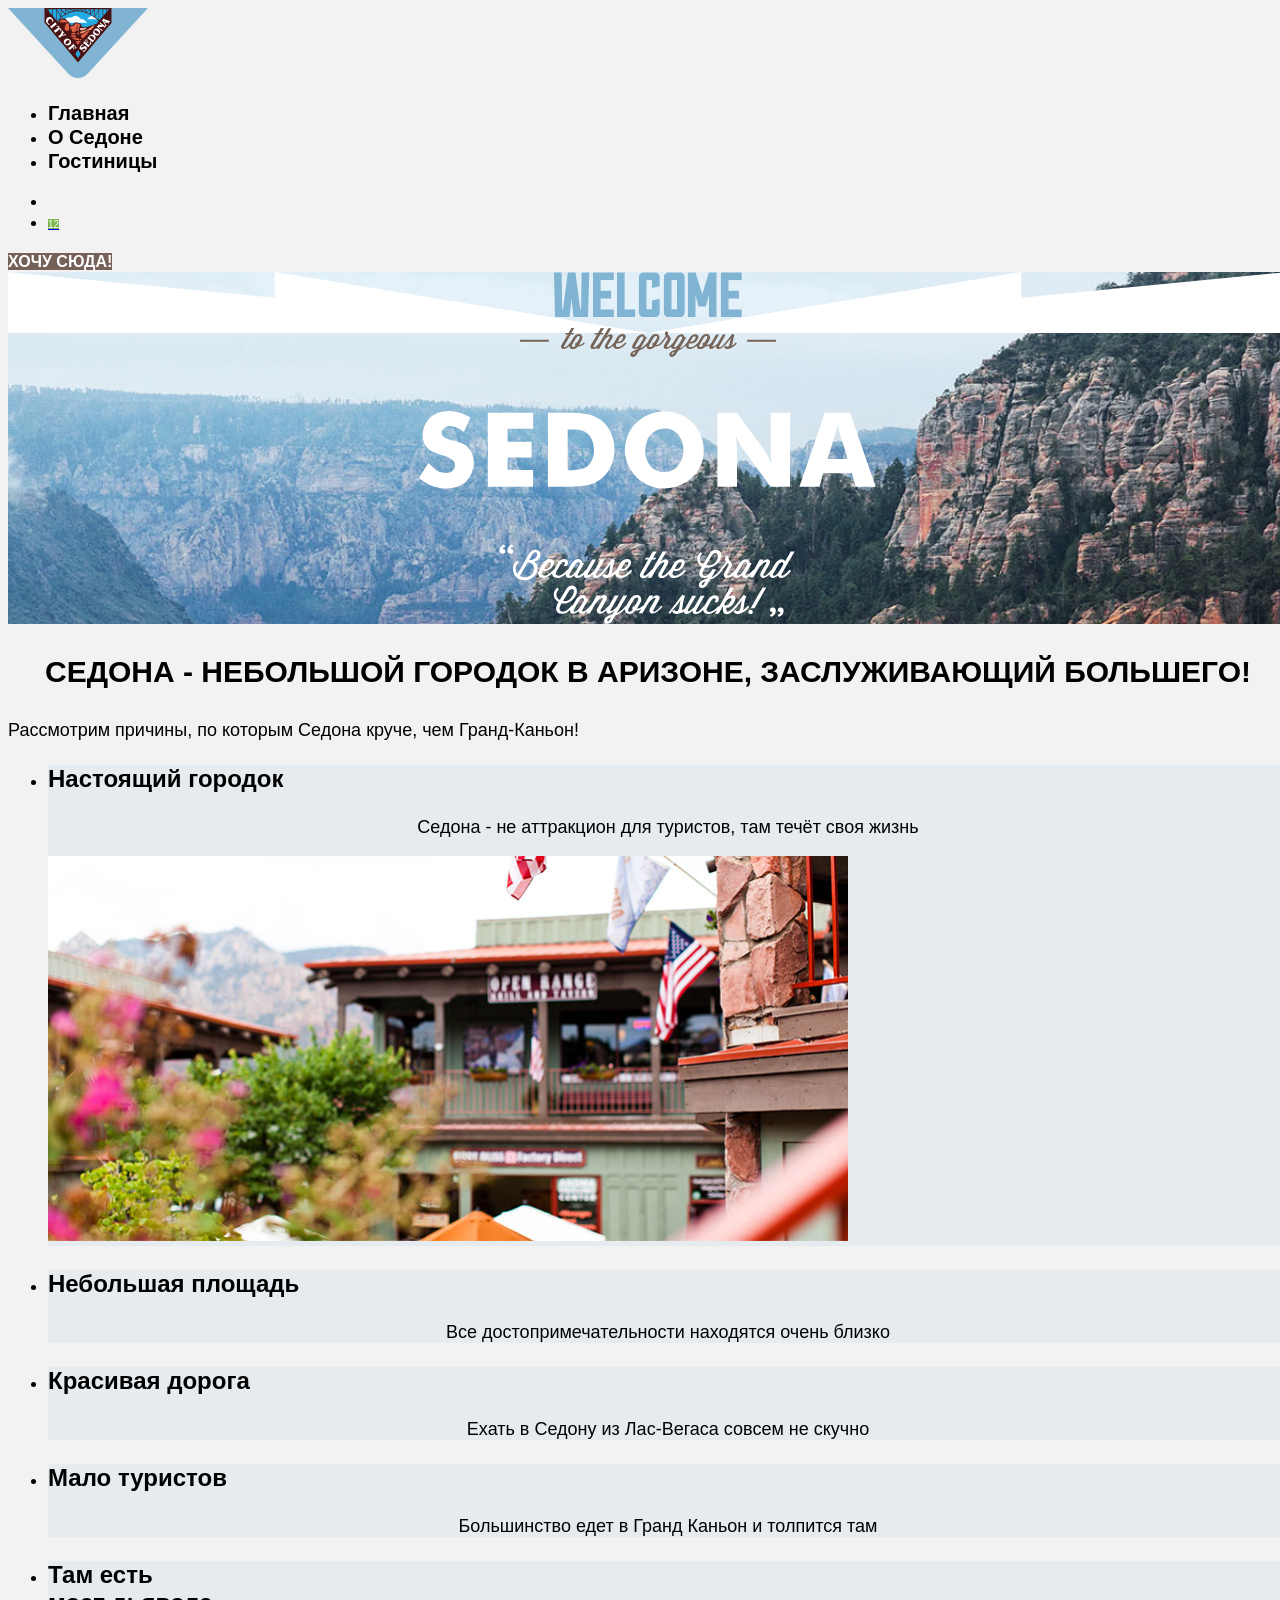
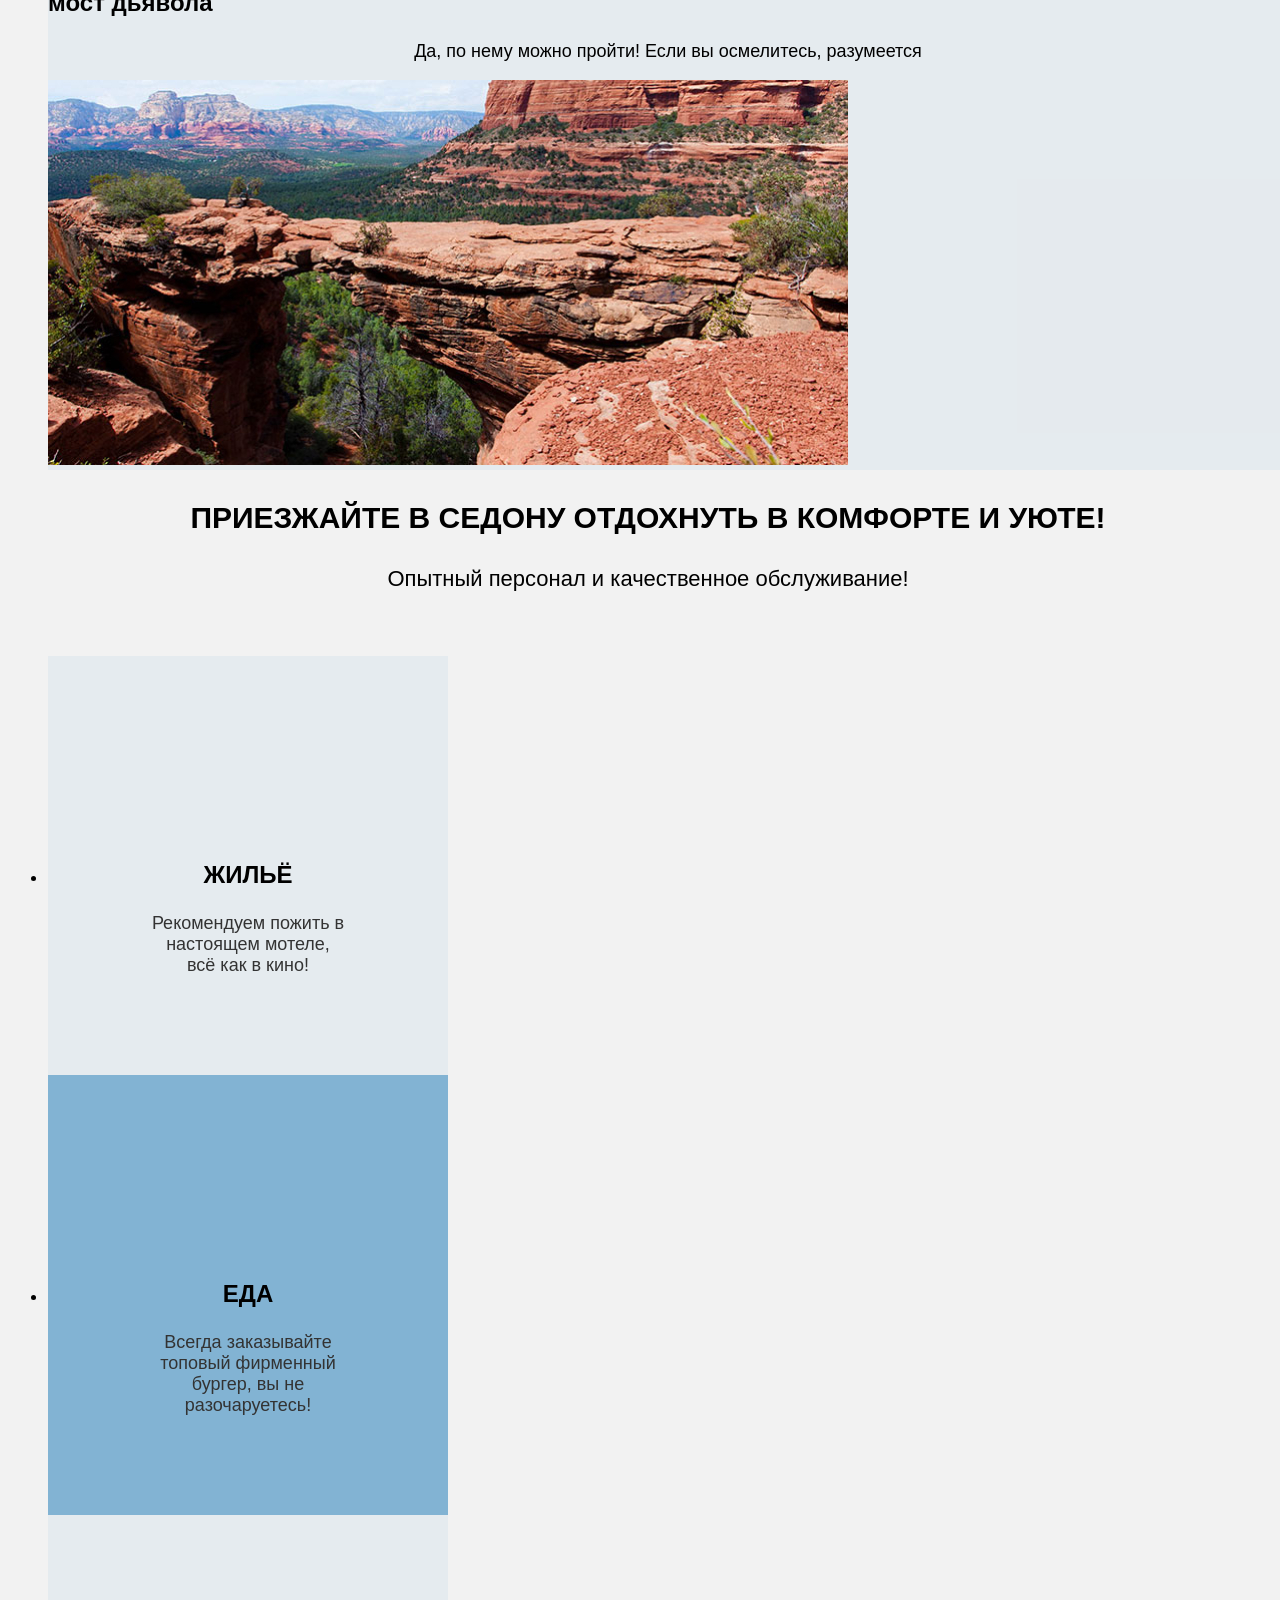
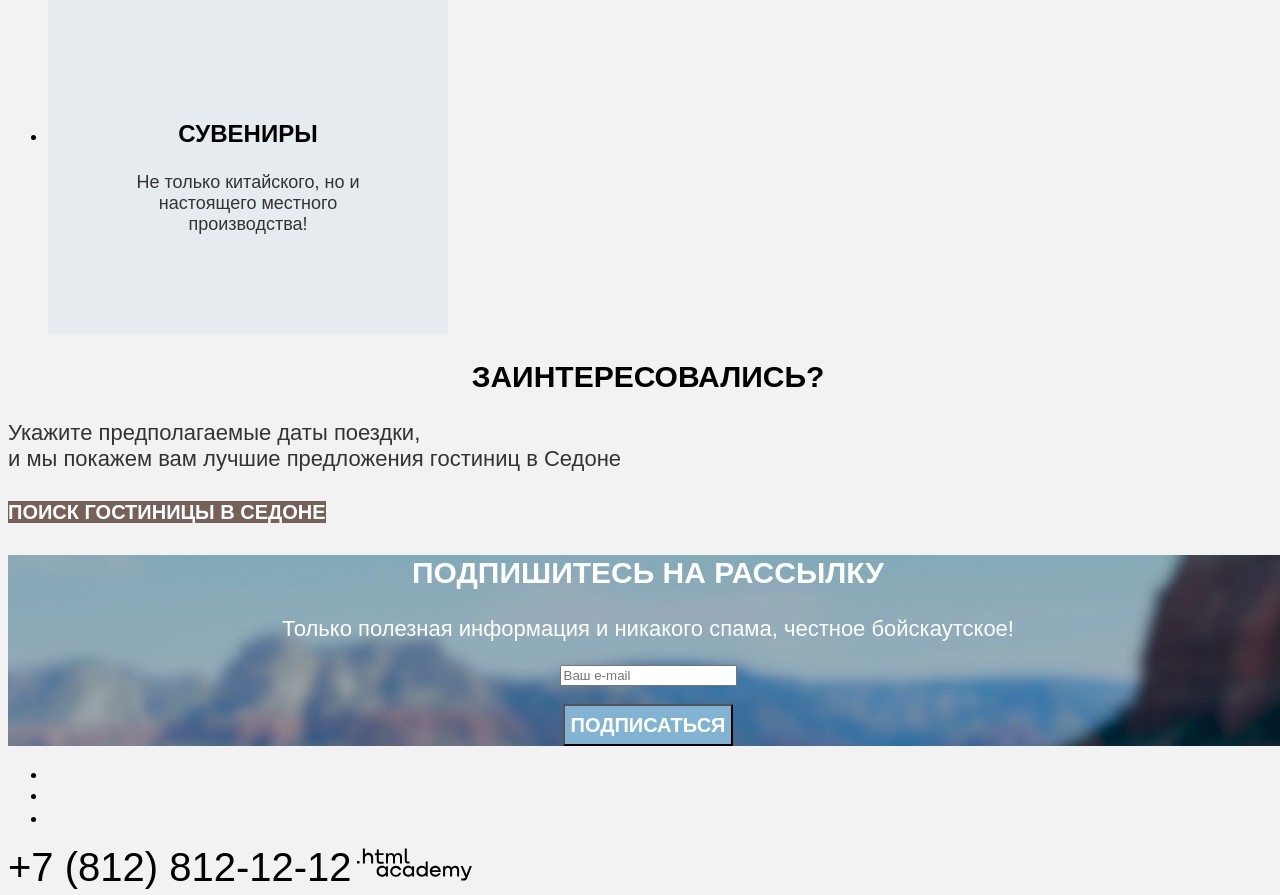
==== index.html @ a72dde48 "добавлен файл styles" ====
<!DOCTYPE html>
<html lang="ru">

  <head>
    <meta charset="utf-8">
    <title>HTML Academy: Седона</title>
    <link rel="icon" type="image/png" sizes="32x32" href="images/favicon-32x32.png">
    <link rel="icon" href="favicon.ico">
    <link rel="stylesheet" href="styles/styles.css">
  </head>

  <body>
    <header class="page-header" data-test="header">
      <nav class="navigation">
        <a class="navigation-logo" href="#">
          <img class="page-header-logo" src="images/logo.svg" width="140" height="70" alt="Логотип города Седона.">
        </a>
        <ul class="navigation-list">
          <li class="navigation-item">
            <a class="navigation-link navigation-link-current" href="#">Главная</a>
          </li>
          <li class="navigation-item">
            <a class="navigation-link" href="#">О Седоне</a>
          </li>
          <li class="navigation-item">
            <a class="navigation-link" href="catalog.html">Гостиницы</a>
          </li>
        </ul>
        <ul class="navigation-user">
          <li class="navigation-user-item">
            <a class="navigation-user-link navigation-user-link-search" href="#">
              <span class="visually-hidden">Поиск</span>
            </a>
          </li>
          <li class="navigation-user-item">
            <a class="navigation-user-link navigation-user-link-favorite" href="#">
              <span class="visually-hidden">Избранное</span>
              <span class="notification-badge">12</span>
            </a>
          </li>
        </ul>
      </nav>
      <a class="header-button" href="#search">Хочу сюда!</a>
    </header>

    <main class="main-index">
      <section class="hero">
        <h1 class="visually-hidden">Седона - городок в Аризоне</h1>
        <img class="hero-img" src="images/welcome.svg" width="458" height="352"
          alt="Welcome to the gorgeous Sedona, because the Grand Canyon sucks!">
      </section>
      <section class="advantages">
        <h2 class="visually-hidden">Преимущества</h2>
        <p class="lead">Седона - небольшой городок в Аризоне, заслуживающий большего!</p>
        <p>Рассмотрим причины, по которым Седона круче, чем Гранд-Каньон!</p>
        <ul class="advantages-list">
          <li class="advantages-item advantages-item-wide">
            <h3 class="advantages-title">Настоящий городок</h3>
            <p class="advantages-description">Седона - не аттракцион для туристов, там течёт своя жизнь</p>
            <img class="advantages-img" src="images/photo-1.jpg" width="800" height="385" alt="Домики на фоне гор.">
          </li>
          <li class="advantages-item">
            <h3 class="advantages-title">Небольшая площадь</h3>
            <p class="advantages-description">Все достопримечательности находятся очень близко</p>
          </li>
          <li class="advantages-item">
            <h3 class="advantages-title">Красивая дорога</h3>
            <p class="advantages-description">Ехать в Седону из Лас-Вегаса совсем не скучно</p>
          </li>
          <li class="advantages-item">
            <h3 class="advantages-title">Мало туристов</h3>
            <p class="advantages-description">Большинство едет в Гранд Каньон и толпится там</p>
          </li>
          <li class="advantages-item advantages-item-wide">
            <h3 class="advantages-title">Там есть<br>мост дьявола</h3>
            <p class="advantages-description">Да, по нему можно пройти! Если вы осмелитесь, разумеется</p>
            <img class="advantages-img" src="images/photo-2.jpg" width="800" height="385"" alt=" Каньон, горы, снова
              горы.">
          </li>
        </ul>
      </section>
      <section class="infrastructure">
        <h2 class="visually-hidden">Инфраструктура</h2>
        <p class="infrastructure-lead">Приезжайте в Седону отдохнуть в комфорте и уюте!</p>
        <p class="infrastructure-lead-text">Опытный персонал и качественное обслуживание!</p>
        <ul class="infrastructure-list">
          <li class="infrastructure-item">
            <h3 class="infrastructure-title">Жильё</h3>
            <p class="infrastructure-description">Рекомендуем пожить в настоящем мотеле,<br>всё как в кино!
            </p>
          </li>
          <li class="infrastructure-item">
            <h3 class="infrastructure-title">Еда</h3>
            <p class="infrastructure-description">Всегда заказывайте<br>топовый фирменный бургер,
              вы не разочаруетесь!</p>
          </li>
          <li class="infrastructure-item">
            <h3 class="infrastructure-title">Сувениры</h3>
            <p class="infrastructure-description">Не только китайского, но и настоящего местного производства!</p>
          </li>
        </ul>
      </section>
      <section class="search" data-test="search" id="search">
        <h2 class="search-title">Заинтересовались?</h2>
        <p class="search-description">Укажите предполагаемые даты поездки,<br> и мы покажем вам лучшие предложения
          гостиниц в Седоне</p>
        <a class="search-button" href="#">Поиск гостиницы в Седоне</a>
      </section>
      <section class="subscribe subscribe-theme-custom" data-test="subscribe">
        <h2 class="subscribe-title">Подпишитесь на рассылку</h2>
        <p class="subscribe-description">Только полезная информация и никакого спама, честное бойскаутское!</p>
        <form class="subscribe-form" action="https://echo.htmlacademy.ru/" method="post">
          <p class="subscribe-form-name">
            <label class="visually-hidden" for="user-email">Ваш e-mail</label>
            <input type="email" id="user-email" name="user-email" placeholder="Ваш e-mail">
          </p>
          <button class="subscribe-button" type="submit">Подписаться</button>
        </form>
      </section>
    </main>

    <footer class="page-footer" data-test="footer">
      <ul class="footer-social-list">
        <li class="footer-social-item">
          <a class="footer-social-link" href="https://vk.com/htmlacademy">
            <span class="visually-hidden">ВКонтакте</span>
            <svg class="footer-social-img" width="25" height="14" fill="currentColor"
              xmlns="http://www.w3.org/2000/svg"></svg>
          </a>
        </li>
        <li class="footer-social-item">
          <a class="footer-social-link" href="https://t.me/htmlacademy">
            <span class="visually-hidden">Телеграм</span>
            <svg class="footer-social-img" width="18" height="16" fill="currentColor"
              xmlns="http://www.w3.org/2000/svg"></svg>
          </a>
        </li>
        <li class="footer-social-item">
          <a class="footer-social-link" href="https://www.youtube.com/user/htmlacademyru">
            <span class="visually-hidden">YouTube</span>
            <svg class="footer-social-img" width="23" height="18" fill="currentColor"
              xmlns="http://www.w3.org/2000/svg"></svg>
          </a>
        </li>
      </ul>
      <a class="footer-phone" href="tel:+78128121212">+7 (812) 812-12-12</a>
      <a class="copyright" href="https://htmlacademy.ru/">
        <img class="htmlacademy-logo" src="images/htmlacademy.svg" width="115" height="33"
          alt="Логотип HTML Academy"></img>
      </a>
    </footer>
  </body>

</html>
---- styles/styles.css ----
@font-face {
  font-family: "PT Sans";
  font-style: normal;
  font-weight: 400;
  src: url("../fonts/ptsans-400.woff2") format("woff2");
  font-display: swap;
}

@font-face {
  font-family: "PT Sans";
  font-style: normal;
  font-weight: 700;
  src: url("../fonts/ptsans-700.woff2") format("woff2");
  font-display: swap;
}

body {
  font-family: "PT Sans", sans-serif;
  font-size: 18px;
  line-height: 21px;
  color: #000000;
  background-color: #f2f2f2;
  min-width: 1280px;
}

.visually-hidden {
  position: absolute;
  width: 1px;
  height: 1px;
  margin: -1px;
  padding: 0;
  border: 0;
  clip: rect(0 0 0 0);
  overflow: hidden;
}

.page-header {
  color: #000000;
  }

.navigation-link {
  font-weight: 700;
  font-size: 20px;
  line-height: 24px;
  color: #000000;
  text-decoration: none;
}


/*ссылка Хочу сюда*/
.header-button {
  font-family: inherit;
  font-weight: 700;
  font-size: 16px;
  line-height: 20px;
  color: #ffffff;
  text-transform: uppercase;
  text-decoration: none;
  background-color: #756157;
  text-align: center;
}

/*число отелей*/
.notification-badge {
  font-size: 10px;
  line-height: 10px;
  color: #ffffff;
  background-color: #7db54f;
  text-align: center;
}

/*Welcome to the gorgeous Sedona*/
.hero {
  background-color: #d9eaf2;
  background-image: url("../images/hero-border.svg"), url("../images/background.jpg");
  background-size: contain, cover;
  background-repeat: no-repeat;
}

.hero-img {
  display: block;
  margin-left: auto;
  margin-right: auto;
}


/*Седона - небольшой городок в Аризоне, заслуживающий большего*/
.lead {
  font-weight: 700;
  font-size: 30px;
  line-height: 36px;
  text-align: center;
  text-transform: uppercase;
}

/*Преимущества-заголовки*/
.advantages-list-title {
  font-size: 22px;
  line-height: 26px;
  color: #000000;
  text-align: center;
}

.advantages-title {
  font-size: 24px;
  line-height: 28px;
}

.advantages-description {
  color: #000000;
  text-align: center;
}

.advantages-item {
  background-color: rgba(131, 179, 211, 0.12);
}

.advantages-item-dark {
  background-color: rgba(131, 179, 211, 0.2);
}

.infrastructure-lead {
  font-weight: 700;
  font-size: 30px;
  line-height: 36px;
  text-align: center;
  text-transform: uppercase;
}

.infrastructure-lead-text {
  margin-top: 0;
  margin-bottom: 64px;
  font-size: 22px;
  line-height: 26px;
  color: #000000;
  text-align: center;
}

.infrastructure-item {
  width: 230px;
  padding: 181px 85px 81px;
  background-color: rgba(131, 179, 211, 0.12);
}

.infrastructure-item:nth-child(2n) {
  background-color: #82b3d3;
}

.infrastructure-item-home {
  background-image: url("../images/house.svg");
  background-repeat: no-repeat;
}

.infrastructure-item-meal {
  background-image: url("../images/food.svg");
  background-repeat: no-repeat;
}

.infrastructure-title {
  font-size: 24px;
  line-height: 28px;
  text-transform: uppercase;
  text-align: center;
}

.infrastructure-description {
  color: #333333;
  text-align: center;
}


.search-title {
  font-size: 30px;
  line-height: 36px;
  text-align: center;
  text-transform: uppercase;
}

.search-description {
  font-size: 22px;
  line-height: 26px;
  color: #333333;
}

.search-button {
  font-family: inherit;
  font-weight: 700;
  font-size: 20px;
  line-height: 36px;
  color: #ffffff;
  text-transform: uppercase;
  text-decoration: none;
  background-color: #756157;
}

.subscribe {
  text-align: center;
}

.subscribe-title {
  font-size: 30px;
  line-height: 36px;
  text-transform: uppercase;
}

.subscribe-description {
  font-weight: 400;
  font-size: 22px;
  line-height: 26px;
}

.subscribe-theme-custom {
  color: #ffffff;
  background-color: #8daab8;
  background-image: url("../images/background-subscribe.jpg");
  background-size: cover;
  background-repeat: no-repeat;
}

.subscribe-button {
  font-family: inherit;
  font-weight: 700;
  font-size: 20px;
  line-height: 36px;
  color: #ffffff;
  text-transform: uppercase;
  text-decoration: none;
  background-color: #82b3d3;
  text-align: center;
}

.footer-phone {
  font-size: 40px;
  line-height: 40px;
  color: #000000;
  text-transform: uppercase;
  text-decoration: none;
  text-align: center;
}

.copyright {
  width: 115px;
  color: #000000;
}

.main-inner-header {
  background-color: #87a4c4;
  background-image: url("../images/background-filters.jpg");
  background-size: cover;
  background-repeat: no-repeat;
}

.inner-header-title {
  font-size: 60px;
  line-height: 78px;
  color: #333333;
}

.breadcrumbs-item:not(:last-child)::after {
  background-image: url("../images/arrow.svg");
  background-position: center;
  background-repeat: no-repeat;
}

.breadcrumbs-home-link {
  background-image: url("../images/home.svg");
  background-size: cover;
  background-repeat: no-repeat;
}

.breadcrumbs-link {
  font-size: 16px;
  line-height: 21px;
  color: #333333;
  text-decoration: none;
}

.catalog-filter-title {
  font-weight: 700;
  font-size: 20px;
  line-height: 24px;
  color: #333333;
  text-transform: capitalize;
}

.control-label {
  font-size: 18px;
  line-height: 23px;
  color: #333333;
}

/*кнопка Применить*/
.catalog-filter-submit {
  width: 190px;
  font-family: inherit;
  font-weight: 700;
  font-size: 16px;
  line-height: 20px;
  color: #ffffff;
  text-align: center;
  text-transform: uppercase;
  text-decoration: none;
  background-color: #82b3d3;
}

/*кнопка Сбросить*/
.catalog-filter-reset {
  font-family: inherit;
  font-weight: 700;
  font-size: 16px;
  line-height: 20px;
  color: #ffffff;
  text-transform: uppercase;
  text-align: center;
  background-color: transparent;
}

/*Найдено гостиниц:*/
.catalog-products-title {
  font-size: 30px;
  line-height: 36px;
  text-transform: uppercase;
}


.select-control {
  font-family: inherit;
  font-size: 18px;
  line-height: 21px;
  color: #333333;
  border: 2px solid #e5e5e5;
  border-radius: 4px;
  background-color: #ffffff;
  background-image: url("../images/arrow-down.svg");
  background-repeat: no-repeat;
}


.view-button {
  display: block;
  width: 44px;
  height: 44px;
  background-repeat: no-repeat;
  background-position: center;
}

.view-button-current {
  border-color: #000000;
}

.view-button-tile {
  background-image: url("../images/table.svg");
}

.view-button-card {
  background-image: url("../images/card.svg");
}

.view-button-list {
  background-image: url("../images/list.svg");
}

.product-card-title {
  font-size: 24px;
  line-height: 28px;
  color: #000000;
}

.product-card-image {
  display: block;
  margin-bottom: 16px;
}

.product-card-type {
  margin: 0;
}

.product-card-price {
  margin: 0;
  text-align: right;
}

.product-card-stars {
  background-image: url("../images/star.svg");
  background-repeat: space no-repeat;
}

.product-card-stars-2 {
  width: 42px;
}

.product-card-stars-3 {
  width: 66px;
}

.product-card-stars-4 {
  width: 89px;
}

.product-card-rating {
  font-size: 16px;
  line-height: 20px;
  text-transform: uppercase;
  text-align: center;
  background-color: #f2f2f2;
}

.product-card-button {
  font-family: inherit;
  font-weight: 700;
  font-size: 16px;
  line-height: 20px;
  color: #ffffff;
  text-transform: uppercase;
  text-decoration: none;
  background-color: #756157;
  text-align: center;
}

.add-favorite-button {
  font-family: inherit;
  font-weight: 700;
  font-size: 16px;
  line-height: 20px;
  color: #ffffff;
  text-transform: uppercase;
  text-decoration: none;
  background-color: #82b3d3;
  text-align: center;
}

.favorite-button {
  font-family: inherit;
  font-weight: 700;
  font-size: 16px;
  line-height: 20px;
  color: #ffffff;
  text-transform: uppercase;
  text-decoration: none;
  background-color: #7db54f;
  text-align: center;
}

.pagination-link {
  font-weight: 700;
  font-size: 20px;
  line-height: 36px;
  color: #ffffff;
  text-align: center;
  text-transform: uppercase;
  background-color: #82b3d3;
  text-decoration: none;
}

.pagination-current {
  color: #000000;
  background-color: #f2f2f2;
}
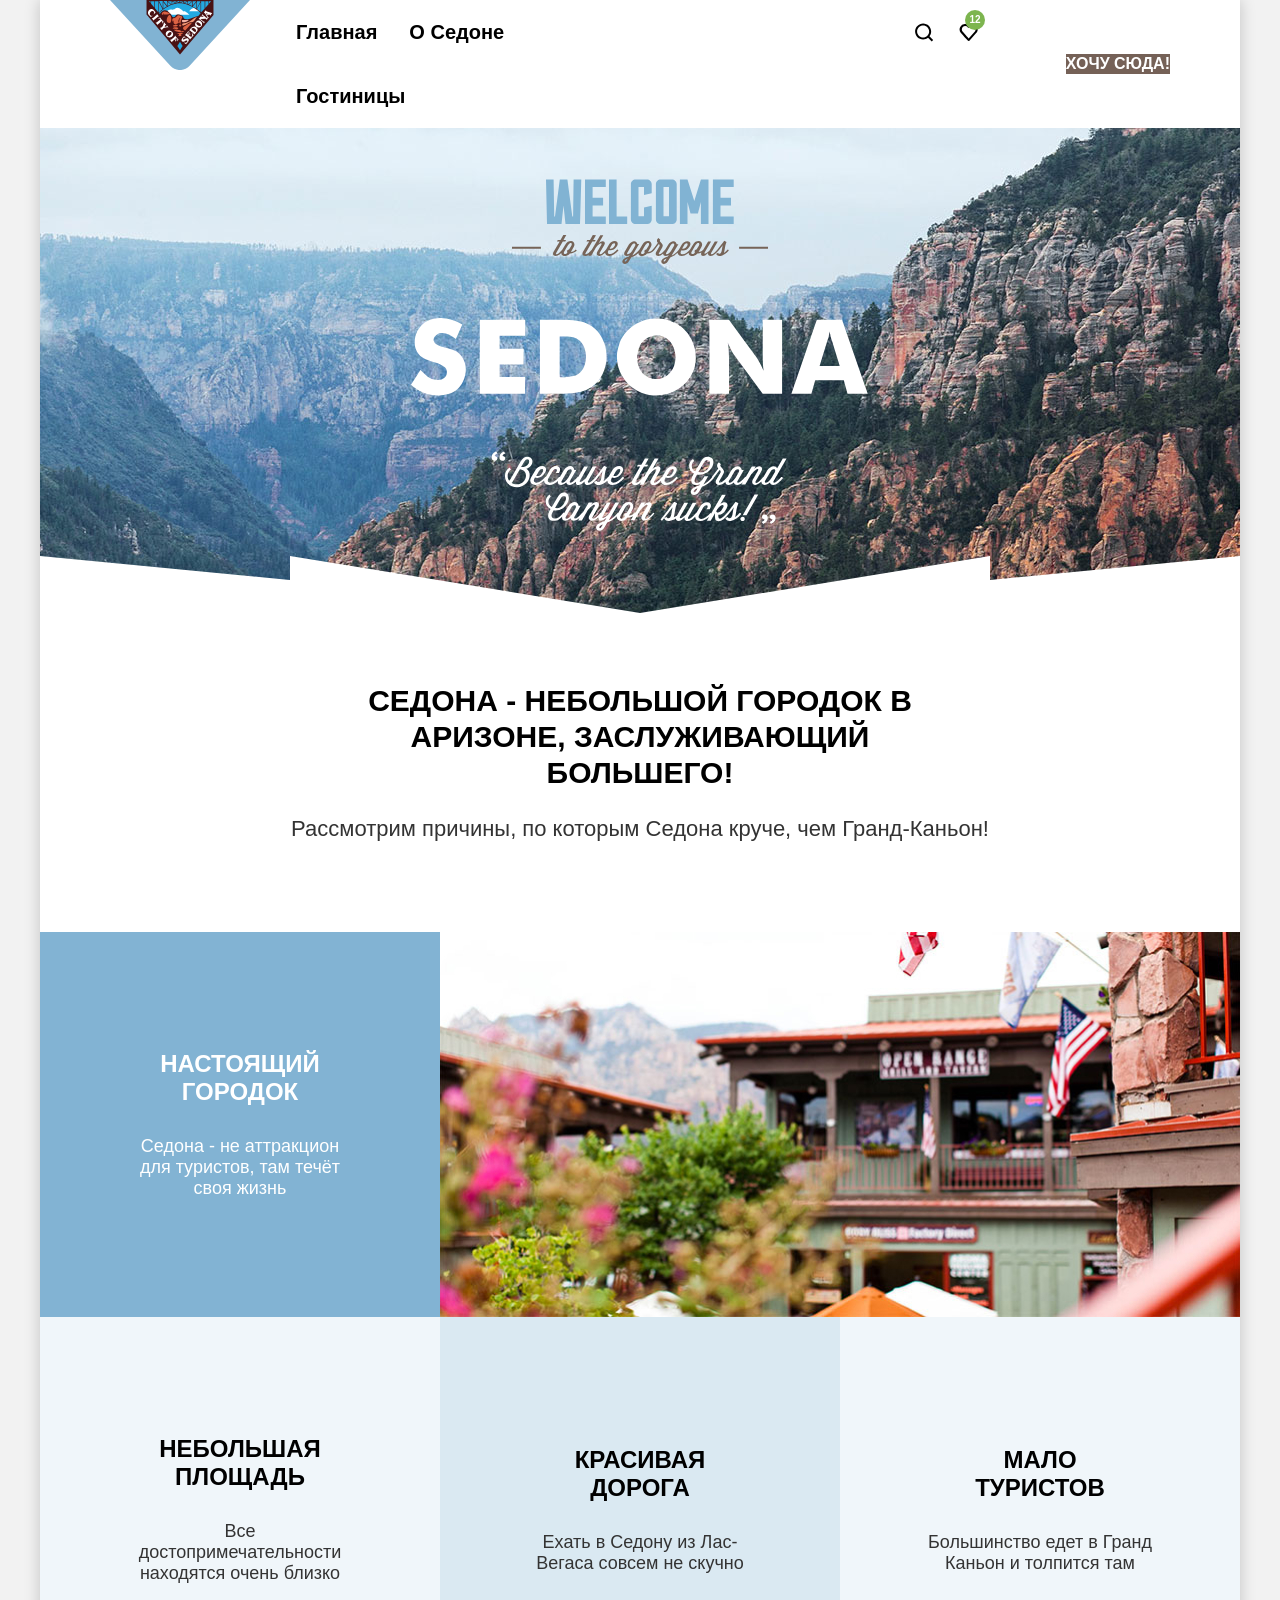
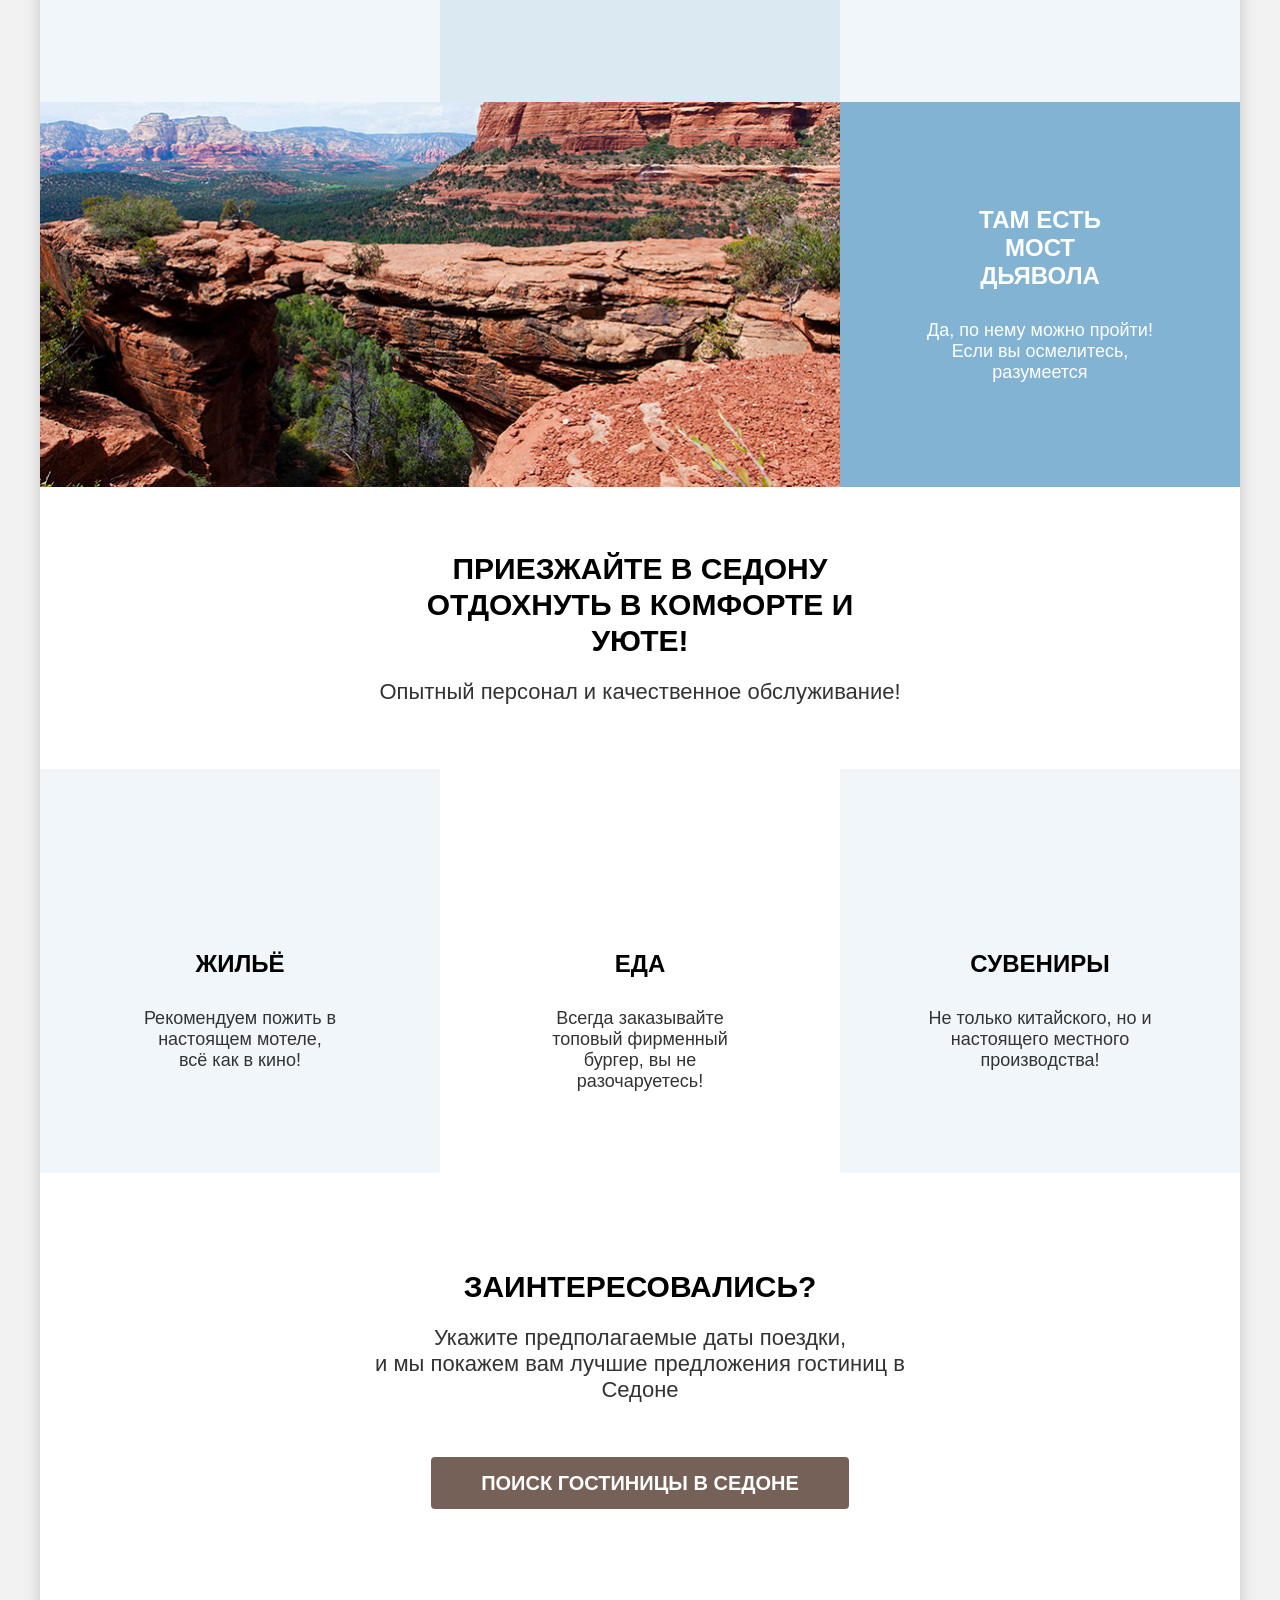
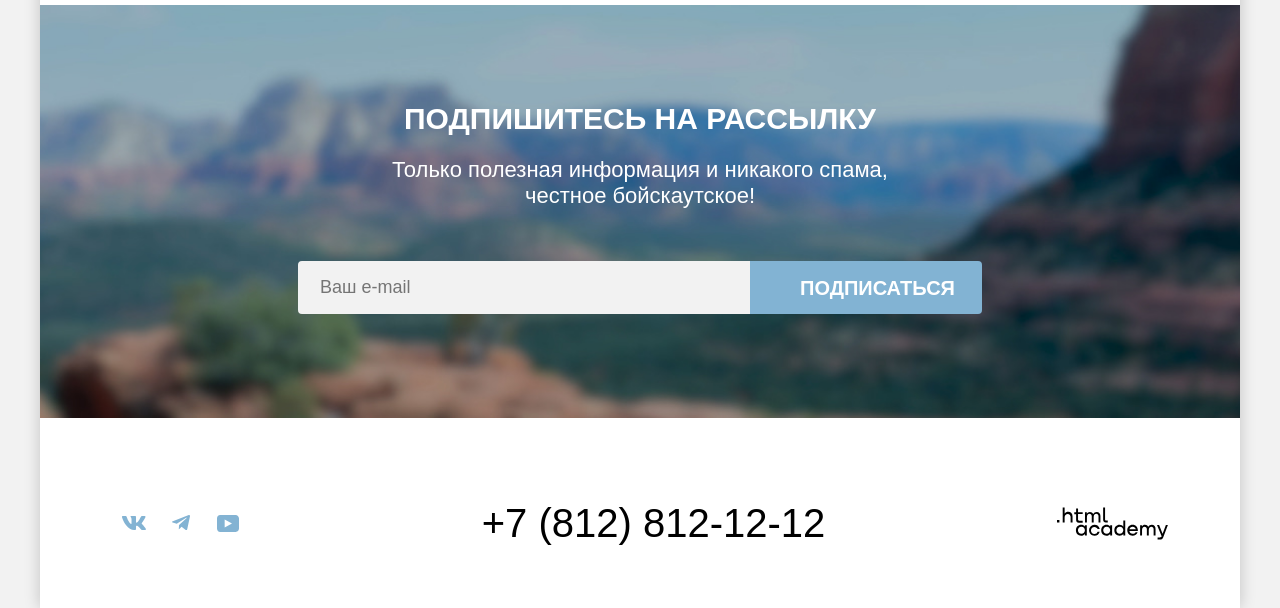
==== commit d13f66eb: "добавляет контейнеры flex и grid" ====
--- a/index.html
+++ b/index.html
@@ -10,145 +10,173 @@
   </head>
 
   <body>
-    <header class="page-header" data-test="header">
-      <nav class="navigation">
-        <a class="navigation-logo" href="#">
-          <img class="page-header-logo" src="images/logo.svg" width="140" height="70" alt="Логотип города Седона.">
-        </a>
-        <ul class="navigation-list">
-          <li class="navigation-item">
-            <a class="navigation-link navigation-link-current" href="#">Главная</a>
-          </li>
-          <li class="navigation-item">
-            <a class="navigation-link" href="#">О Седоне</a>
-          </li>
-          <li class="navigation-item">
-            <a class="navigation-link" href="catalog.html">Гостиницы</a>
-          </li>
-        </ul>
-        <ul class="navigation-user">
-          <li class="navigation-user-item">
-            <a class="navigation-user-link navigation-user-link-search" href="#">
-              <span class="visually-hidden">Поиск</span>
+    <div class="page-container">
+      <header class="page-header" data-test="header">
+        <div class="page-header-container">
+          <nav class="navigation">
+            <a class="navigation-logo" href="#">
+              <img class="page-header-logo" src="images/logo.svg" width="140" height="70" alt="Логотип города Седона.">
             </a>
-          </li>
-          <li class="navigation-user-item">
-            <a class="navigation-user-link navigation-user-link-favorite" href="#">
-              <span class="visually-hidden">Избранное</span>
-              <span class="notification-badge">12</span>
-            </a>
-          </li>
-        </ul>
-      </nav>
-      <a class="header-button" href="#search">Хочу сюда!</a>
-    </header>
+            <ul class="navigation-list">
+              <li class="navigation-item">
+                <a class="navigation-link navigation-link-current" href="#">Главная</a>
+              </li>
+              <li class="navigation-item">
+                <a class="navigation-link" href="#">О Седоне</a>
+              </li>
+              <li class="navigation-item">
+                <a class="navigation-link" href="catalog.html">Гостиницы</a>
+              </li>
+            </ul>
+            <ul class="navigation-user">
+              <li class="navigation-user-item">
+                <a class="navigation-user-link navigation-user-link-search" href="#">
+                  <span class="visually-hidden">Поиск</span>
+                </a>
+              </li>
+              <li class="navigation-user-item">
+                <a class="navigation-user-link navigation-user-link-favorite" href="#">
+                  <span class="visually-hidden">Избранное</span>
+                  <span class="notification-badge">12</span>
+                </a>
+              </li>
+            </ul>
+          </nav>
+          <a class="header-button" href="#">Хочу сюда!</a>
+        </div>
+      </header>
 
-    <main class="main-index">
-      <section class="hero">
-        <h1 class="visually-hidden">Седона - городок в Аризоне</h1>
-        <img class="hero-img" src="images/welcome.svg" width="458" height="352"
-          alt="Welcome to the gorgeous Sedona, because the Grand Canyon sucks!">
-      </section>
-      <section class="advantages">
-        <h2 class="visually-hidden">Преимущества</h2>
-        <p class="lead">Седона - небольшой городок в Аризоне, заслуживающий большего!</p>
-        <p>Рассмотрим причины, по которым Седона круче, чем Гранд-Каньон!</p>
-        <ul class="advantages-list">
-          <li class="advantages-item advantages-item-wide">
-            <h3 class="advantages-title">Настоящий городок</h3>
-            <p class="advantages-description">Седона - не аттракцион для туристов, там течёт своя жизнь</p>
-            <img class="advantages-img" src="images/photo-1.jpg" width="800" height="385" alt="Домики на фоне гор.">
-          </li>
-          <li class="advantages-item">
-            <h3 class="advantages-title">Небольшая площадь</h3>
-            <p class="advantages-description">Все достопримечательности находятся очень близко</p>
-          </li>
-          <li class="advantages-item">
-            <h3 class="advantages-title">Красивая дорога</h3>
-            <p class="advantages-description">Ехать в Седону из Лас-Вегаса совсем не скучно</p>
-          </li>
-          <li class="advantages-item">
-            <h3 class="advantages-title">Мало туристов</h3>
-            <p class="advantages-description">Большинство едет в Гранд Каньон и толпится там</p>
-          </li>
-          <li class="advantages-item advantages-item-wide">
-            <h3 class="advantages-title">Там есть<br>мост дьявола</h3>
-            <p class="advantages-description">Да, по нему можно пройти! Если вы осмелитесь, разумеется</p>
-            <img class="advantages-img" src="images/photo-2.jpg" width="800" height="385"" alt=" Каньон, горы, снова
+      <main class="main-container main-index" data-test="main">
+        <section class="hero" data-test="hero">
+          <h1 class="visually-hidden">Седона - городок в Аризоне</h1>
+          <img class="hero-img" src="images/welcome.svg" width="458" height="352"
+            alt="Welcome to the gorgeous Sedona, because the Grand Canyon sucks!">
+        </section>
+        <section class="advantages" data-test="advantages">
+          <h2 class="visually-hidden">Преимущества</h2>
+          <p class="lead">Седона - небольшой городок в Аризоне, заслуживающий большего!</p>
+          <p class="advantages-list-title">Рассмотрим причины, по которым Седона круче, чем Гранд-Каньон!</p>
+          <ul class="advantages-list">
+            <li class="advantages-item advantages-item-wide">
+              <div class="advantages-item-container">
+                <h3 class="advantages-title">Настоящий городок</h3>
+                <p class="advantages-description">Седона - не аттракцион для туристов, там течёт своя жизнь</p>
+              </div>
+              <img class="advantages-img" src="images/photo-1.jpg" width="800" height="385" alt="Домики на фоне гор.">
+            </li>
+            <li class="advantages-item">
+              <div class="advantages-item-container">
+                <h3 class="advantages-title">Небольшая площадь</h3>
+                <p class="advantages-description">Все достопримечательности находятся очень близко</p>
+              </div>
+            </li>
+            <li class="advantages-item">
+              <div class="advantages-item-container advantages-item-dark">
+                <h3 class="advantages-title">Красивая дорога</h3>
+                <p class="advantages-description">Ехать в Седону из Лас-Вегаса совсем не скучно</p>
+              </div>
+            </li>
+            <li class="advantages-item">
+              <div class="advantages-item-container">
+                <h3 class="advantages-title">Мало туристов</h3>
+                <p class="advantages-description">Большинство едет в Гранд Каньон и толпится там</p>
+              </div>
+            </li>
+            <li class="advantages-item advantages-item-wide advantages-item-wide-reverse">
+              <div class="advantages-item-container">
+                <h3 class="advantages-title">Там есть<br>мост дьявола</h3>
+                <p class="advantages-description">Да, по нему можно пройти! Если вы осмелитесь, разумеется</p>
+              </div>
+              <img class="advantages-img" src="images/photo-2.jpg" width="800" height="385" alt=" Каньон, горы, снова
               горы.">
-          </li>
-        </ul>
-      </section>
-      <section class="infrastructure">
-        <h2 class="visually-hidden">Инфраструктура</h2>
-        <p class="infrastructure-lead">Приезжайте в Седону отдохнуть в комфорте и уюте!</p>
-        <p class="infrastructure-lead-text">Опытный персонал и качественное обслуживание!</p>
-        <ul class="infrastructure-list">
-          <li class="infrastructure-item">
-            <h3 class="infrastructure-title">Жильё</h3>
-            <p class="infrastructure-description">Рекомендуем пожить в настоящем мотеле,<br>всё как в кино!
+            </li>
+          </ul>
+        </section>
+        <section class="infrastructure">
+          <h2 class="visually-hidden">Инфраструктура</h2>
+          <p class="infrastructure-lead">Приезжайте в Седону отдохнуть в комфорте и уюте!</p>
+          <p class="infrastructure-lead-text">Опытный персонал и качественное обслуживание!</p>
+          <ul class="infrastructure-list">
+            <li class="infrastructure-item">
+              <h3 class="infrastructure-title">Жильё</h3>
+              <p class="infrastructure-description">Рекомендуем пожить в настоящем мотеле,<br>всё как в кино!
+              </p>
+            </li>
+            <li class="infrastructure-item">
+              <h3 class="infrastructure-title">Еда</h3>
+              <p class="infrastructure-description">Всегда заказывайте<br>топовый фирменный бургер,
+                вы не разочаруетесь!</p>
+            </li>
+            <li class="infrastructure-item">
+              <h3 class="infrastructure-title">Сувениры</h3>
+              <p class="infrastructure-description">Не только китайского, но и настоящего местного производства!</p>
+            </li>
+          </ul>
+        </section>
+        <section class="search" data-test="search">
+          <h2 class="search-title">Заинтересовались?</h2>
+          <p class="search-description">Укажите предполагаемые даты поездки,<br> и мы покажем вам лучшие предложения
+            гостиниц в Седоне</p>
+          <a class="search-button" href="#">Поиск гостиницы в Седоне</a>
+        </section>
+        <section class="subscribe subscribe-theme-custom" data-test="subscribe">
+          <h2 class="subscribe-title">Подпишитесь на рассылку</h2>
+          <p class="subscribe-description">Только полезная информация и никакого спама, честное бойскаутское!</p>
+          <form class="subscribe-form" action="https://echo.htmlacademy.ru/" method="post">
+            <p class="subscribe-form-name">
+              <label class="visually-hidden" for="user-email">Ваш e-mail</label>
+              <input class="field" type="email" id="user-email" name="user-email" placeholder="Ваш e-mail" required>
             </p>
-          </li>
-          <li class="infrastructure-item">
-            <h3 class="infrastructure-title">Еда</h3>
-            <p class="infrastructure-description">Всегда заказывайте<br>топовый фирменный бургер,
-              вы не разочаруетесь!</p>
-          </li>
-          <li class="infrastructure-item">
-            <h3 class="infrastructure-title">Сувениры</h3>
-            <p class="infrastructure-description">Не только китайского, но и настоящего местного производства!</p>
-          </li>
-        </ul>
-      </section>
-      <section class="search" data-test="search" id="search">
-        <h2 class="search-title">Заинтересовались?</h2>
-        <p class="search-description">Укажите предполагаемые даты поездки,<br> и мы покажем вам лучшие предложения
-          гостиниц в Седоне</p>
-        <a class="search-button" href="#">Поиск гостиницы в Седоне</a>
-      </section>
-      <section class="subscribe subscribe-theme-custom" data-test="subscribe">
-        <h2 class="subscribe-title">Подпишитесь на рассылку</h2>
-        <p class="subscribe-description">Только полезная информация и никакого спама, честное бойскаутское!</p>
-        <form class="subscribe-form" action="https://echo.htmlacademy.ru/" method="post">
-          <p class="subscribe-form-name">
-            <label class="visually-hidden" for="user-email">Ваш e-mail</label>
-            <input type="email" id="user-email" name="user-email" placeholder="Ваш e-mail">
-          </p>
-          <button class="subscribe-button" type="submit">Подписаться</button>
-        </form>
-      </section>
-    </main>
+            <button class="subscribe-button" type="submit">Подписаться</button>
+          </form>
+        </section>
+      </main>
 
-    <footer class="page-footer" data-test="footer">
-      <ul class="footer-social-list">
-        <li class="footer-social-item">
-          <a class="footer-social-link" href="https://vk.com/htmlacademy">
-            <span class="visually-hidden">ВКонтакте</span>
-            <svg class="footer-social-img" width="25" height="14" fill="currentColor"
-              xmlns="http://www.w3.org/2000/svg"></svg>
+      <footer class="page-footer" data-test="footer">
+        <div class="page-footer-container">
+          <ul class="footer-social-list">
+            <li class="footer-social-item">
+              <a class="footer-social-link" href="https://vk.com/htmlacademy">
+                <span class="visually-hidden">ВКонтакте</span>
+                <svg class="footer-social-img" width="24" height="14" viewBox="0 0 24 14" fill="none"
+                  xmlns="http://www.w3.org/2000/svg">
+                  <path fill-rule="evenodd" clip-rule="evenodd"
+                    d="M23.45 0.948C23.616 0.402 23.45 0 22.655 0H20.03C19.362 0 19.054 0.347 18.887 0.73C18.887 0.73 17.552 3.926 15.661 6.002C15.049 6.604 14.771 6.795 14.437 6.795C14.27 6.795 14.019 6.604 14.019 6.057V0.948C14.019 0.292 13.835 0 13.279 0H9.151C8.734 0 8.483 0.304 8.483 0.593C8.483 1.214 9.429 1.358 9.526 3.106V6.904C9.526 7.737 9.373 7.888 9.039 7.888C8.149 7.888 5.984 4.677 4.699 1.003C4.45 0.288 4.198 0 3.527 0H0.9C0.15 0 0 0.347 0 0.73C0 1.412 0.89 4.8 4.145 9.281C6.315 12.341 9.37 14 12.153 14C13.822 14 14.028 13.632 14.028 12.997V10.684C14.028 9.947 14.186 9.8 14.715 9.8C15.105 9.8 15.772 9.992 17.33 11.467C19.11 13.216 19.403 14 20.405 14H23.03C23.78 14 24.156 13.632 23.94 12.904C23.702 12.18 22.852 11.129 21.725 9.882C21.113 9.172 20.195 8.407 19.916 8.024C19.527 7.533 19.638 7.314 19.916 6.877C19.916 6.877 23.116 2.451 23.449 0.948H23.45Z"
+                    fill="#83B3D3" />
+                </svg>
+              </a>
+            </li>
+            <li class="footer-social-item">
+              <a class="footer-social-link" href="https://t.me/htmlacademy">
+                <span class="visually-hidden">Телеграм</span>
+                <svg class="footer-social-img" width="18" height="16" viewBox="0 0 18 16" fill="none"
+                  xmlns="http://www.w3.org/2000/svg">
+                  <path
+                    d="M16.785 0.0992597L0.840489 6.24776C-0.247661 6.68481 -0.241365 7.29184 0.640845 7.56253L4.73445 8.83953L14.2058 2.8637C14.6537 2.59121 15.0629 2.7378 14.7265 3.03636L7.05283 9.96185H7.05103L7.05283 9.96275L6.77045 14.1823C7.18413 14.1823 7.36669 13.9925 7.59871 13.7686L9.58705 11.8351L13.7229 14.89C14.4855 15.31 15.0332 15.0941 15.2229 14.1841L17.9379 1.38885C18.2158 0.274623 17.5126 -0.229883 16.785 0.0992597Z"
+                    fill="#83B3D3" />
+                </svg>
+              </a>
+            </li>
+            <li class="footer-social-item">
+              <a class="footer-social-link" href="https://www.youtube.com/user/htmlacademyru">
+                <span class="visually-hidden">YouTube</span>
+                <svg class="footer-social-img" width="22" height="17" viewBox="0 0 22 17" fill="none"
+                  xmlns="http://www.w3.org/2000/svg">
+                  <path
+                    d="M18.607 0H3.17413C1.31343 0 0 1.59375 0 3.4V13.4937C0 15.4062 1.31343 17 3.17413 17H18.8259C20.4677 17 22 15.4062 22 13.6V3.4C21.7811 1.59375 20.4677 0 18.607 0ZM7.66169 12.5375V4.4625L14.995 8.5L7.66169 12.5375Z"
+                    fill="#83B3D3" />
+                </svg>
+              </a>
+            </li>
+          </ul>
+          <a class="footer-phone" href="tel:+78128121212">+7 (812) 812-12-12</a>
+          <a class="copyright" href="https://htmlacademy.ru/">
+            <img class="htmlacademy-logo" src="images/htmlacademy.svg" width="115" height="33"
+              alt="Логотип HTML Academy">
           </a>
-        </li>
-        <li class="footer-social-item">
-          <a class="footer-social-link" href="https://t.me/htmlacademy">
-            <span class="visually-hidden">Телеграм</span>
-            <svg class="footer-social-img" width="18" height="16" fill="currentColor"
-              xmlns="http://www.w3.org/2000/svg"></svg>
-          </a>
-        </li>
-        <li class="footer-social-item">
-          <a class="footer-social-link" href="https://www.youtube.com/user/htmlacademyru">
-            <span class="visually-hidden">YouTube</span>
-            <svg class="footer-social-img" width="23" height="18" fill="currentColor"
-              xmlns="http://www.w3.org/2000/svg"></svg>
-          </a>
-        </li>
-      </ul>
-      <a class="footer-phone" href="tel:+78128121212">+7 (812) 812-12-12</a>
-      <a class="copyright" href="https://htmlacademy.ru/">
-        <img class="htmlacademy-logo" src="images/htmlacademy.svg" width="115" height="33"
-          alt="Логотип HTML Academy"></img>
-      </a>
-    </footer>
+        </div>
+      </footer>
+    </div>
   </body>
 
 </html>
--- a/styles/styles.css
+++ b/styles/styles.css
@@ -15,12 +15,20 @@
 }
 
 body {
+  display: flex;
+  flex-direction: column;
+  min-height: 100%;
+  margin: 0;
   font-family: "PT Sans", sans-serif;
   font-size: 18px;
   line-height: 21px;
   color: #000000;
   background-color: #f2f2f2;
-  min-width: 1280px;
+}
+
+img {
+  max-width: 100%;
+  object-fit: contain;
 }
 
 .visually-hidden {
@@ -34,11 +42,63 @@
   overflow: hidden;
 }
 
-.page-header {
-  color: #000000;
-  }
+.page-container {
+  flex-grow: 1;
+  display: flex;
+  flex-direction: column;
+  min-height: 100%;
+  width: 1200px;
+  margin: 0 auto;
+  background-color: #ffffff;
+  box-shadow: 0 0 15px rgb(0, 0, 0, 0.2);
+}
+
+.page-header-container {
+  display: flex;
+  align-items: center;
+  padding-left: 70px;
+  padding-right: 70px;
+}
+
+.navigation {
+  display: flex;
+  width: 880px;
+  margin-right: auto;
+}
+
+.navigation-logo {
+  position: relative;
+  width: 140px;
+  margin-right: 30px;
+  margin-bottom: -6px;
+}
+
+.page-header-logo {
+  display: block;
+}
+
+.navigation-list {
+  display: flex;
+  flex-wrap: wrap;
+  width: 340px;
+  margin: 0;
+  padding: 0;
+  list-style-type: none;
+}
+
+.navigation-user {
+  display: flex;
+  flex-wrap: wrap;
+  max-width: 90px;
+  margin: 0;
+  margin-left: auto;
+  padding: 0;
+  list-style-type: none;
+}
 
 .navigation-link {
+  display: block;
+  padding: 20px 16px;
   font-weight: 700;
   font-size: 20px;
   line-height: 24px;
@@ -46,6 +106,34 @@
   text-decoration: none;
 }
 
+.navigation-link-current {
+  position: relative;
+}
+
+.navigation-user-link {
+  position: relative;
+  display: block;
+  padding: 22px 12px;
+  width: 20px;
+  height: 20px;
+  font-weight: 700;
+  font-size: 20px;
+  line-height: 24px;
+  color: #000000;
+  text-decoration: none;
+}
+
+.navigation-user-link-search {
+  background-image: url("../images/search.svg");
+  background-repeat: no-repeat;
+  background-position: center;
+}
+
+.navigation-user-link-favorite {
+  background-image: url("../images/favorite.svg");
+  background-repeat: no-repeat;
+  background-position: center;
+}
 
 /*ссылка Хочу сюда*/
 .header-button {
@@ -62,19 +150,37 @@
 
 /*число отелей*/
 .notification-badge {
+  position: absolute;
+  top: 10px;
+  right: 5px;
+  max-width: 3ch;
+  min-width: 20px;
+  height: 20px;
+  overflow: hidden;
+  padding: 5px 4px;
   font-size: 10px;
   line-height: 10px;
   color: #ffffff;
   background-color: #7db54f;
   text-align: center;
+  border-radius: 50%;
+  box-sizing: border-box;
+}
+
+.main-container {
+  flex-grow: 1;
 }
 
 /*Welcome to the gorgeous Sedona*/
 .hero {
+  padding-top: 51px;
+  padding-bottom: 82px;
   background-color: #d9eaf2;
   background-image: url("../images/hero-border.svg"), url("../images/background.jpg");
   background-size: contain, cover;
   background-repeat: no-repeat;
+  background-position: center bottom, center;
+  min-height: 350px;
 }
 
 .hero-img {
@@ -83,9 +189,14 @@
   margin-right: auto;
 }
 
+.advantages {
+  padding-top: 70px;
+}
 
 /*Седона - небольшой городок в Аризоне, заслуживающий большего*/
 .lead {
+  max-width: 620px;
+  margin: 0 auto 25px;
   font-weight: 700;
   font-size: 30px;
   line-height: 36px;
@@ -95,19 +206,38 @@
 
 /*Преимущества-заголовки*/
 .advantages-list-title {
+  margin-top: 0;
+  margin-bottom: 90px;
+  padding-left: 20px;
+  padding-right: 20px;
   font-size: 22px;
   line-height: 26px;
-  color: #000000;
-  text-align: center;
+  color: #333333;
+  text-align: center;
+}
+
+.advantages-img {
+  display: block;
 }
 
 .advantages-title {
+  display: flex;
+  flex-direction: column;
+  align-items: center;
+  max-width: 175px;
+  margin-top: 0;
+  margin-bottom: 30px;
   font-size: 24px;
   line-height: 28px;
+  text-align: center;
+  text-transform: uppercase;
 }
 
 .advantages-description {
-  color: #000000;
+  margin-top: 0;
+  margin-bottom: 22px;
+  order: 3;
+  color: #333333;
   text-align: center;
 }
 
@@ -119,7 +249,59 @@
   background-color: rgba(131, 179, 211, 0.2);
 }
 
+.advantages-list {
+  display: grid;
+  grid-template-columns: repeat(3, 400px);
+  margin: 0;
+  padding: 0;
+  list-style-type: none;
+}
+
+.advantages-item-container {
+  width: 230px;
+  min-height: 203px;
+  display: flex;
+  flex-direction: column;
+  justify-content: center;
+  align-items: center;
+  padding: 102px 85px 80px;
+  margin-top: auto;
+  margin-bottom: auto;
+}
+
+.advantages-item-wide {
+  grid-column: 1 / -1;
+  display: flex;
+  background-color: #82b3d3;
+}
+
+.advantages-item-wide-reverse {
+  flex-direction: row-reverse;
+}
+
 .infrastructure-lead {
+  font-weight: 700;
+  font-size: 30px;
+  line-height: 36px;
+  text-align: center;
+  text-transform: uppercase;
+}
+
+.advantages-item-wide .advantages-title {
+  color: #ffffff;
+}
+
+.advantages-item-wide .advantages-description {
+  color: #ffffff;
+}
+
+.infrastructure {
+  padding-top: 64px;
+}
+
+.infrastructure-lead {
+  max-width: 510px;
+  margin: 0 auto 20px;
   font-weight: 700;
   font-size: 30px;
   line-height: 36px;
@@ -132,8 +314,16 @@
   margin-bottom: 64px;
   font-size: 22px;
   line-height: 26px;
-  color: #000000;
-  text-align: center;
+  color: #333333;
+  text-align: center;
+}
+
+.infrastructure-list {
+  display: flex;
+  flex-wrap: wrap;
+  margin: 0;
+  padding: 0;
+  list-style-type: none;
 }
 
 .infrastructure-item {
@@ -143,20 +333,30 @@
 }
 
 .infrastructure-item:nth-child(2n) {
-  background-color: #82b3d3;
+  background-color: #ffffff;
 }
 
 .infrastructure-item-home {
   background-image: url("../images/house.svg");
   background-repeat: no-repeat;
+  background-position: top 80px center;
 }
 
 .infrastructure-item-meal {
   background-image: url("../images/food.svg");
   background-repeat: no-repeat;
+  background-position: top 81px center;
+}
+
+.infrastructure-item-souvenir {
+  background-image: url("../images/gift.svg");
+  background-repeat: no-repeat;
+  background-position: top 78px center;
 }
 
 .infrastructure-title {
+  margin-top: 0;
+  margin-bottom: 30px;
   font-size: 24px;
   line-height: 28px;
   text-transform: uppercase;
@@ -164,12 +364,19 @@
 }
 
 .infrastructure-description {
+  margin: 0;
   color: #333333;
   text-align: center;
 }
 
+.search {
+  padding: 96px 300px 96px;
+  text-align: center;
+}
 
 .search-title {
+  margin-top: 0;
+  margin-bottom: 20px;
   font-size: 30px;
   line-height: 36px;
   text-align: center;
@@ -177,12 +384,16 @@
 }
 
 .search-description {
+  margin-top: 0;
+  margin-bottom: 54px;
   font-size: 22px;
   line-height: 26px;
   color: #333333;
 }
 
 .search-button {
+  display: inline-block;
+  padding: 8px 50px;
   font-family: inherit;
   font-weight: 700;
   font-size: 20px;
@@ -191,19 +402,29 @@
   text-transform: uppercase;
   text-decoration: none;
   background-color: #756157;
+  text-align: center;
+  border: none;
+  border-radius: 4px;
+  box-sizing: border-box;
+  cursor: pointer;
 }
 
 .subscribe {
+  padding: 96px 258px 104px;
   text-align: center;
 }
 
 .subscribe-title {
+  margin-top: 0;
+  margin-bottom: 20px;
   font-size: 30px;
   line-height: 36px;
   text-transform: uppercase;
 }
 
 .subscribe-description {
+  max-width: 545px;
+  margin: 0 auto 52px;
   font-weight: 400;
   font-size: 22px;
   line-height: 26px;
@@ -217,7 +438,36 @@
   background-repeat: no-repeat;
 }
 
+.subscribe-form {
+  display: flex;
+  width: 100%;
+}
+
+.subscribe-form-name {
+  margin: 0;
+  flex-grow: 1;
+  display: flex;
+}
+
+.field {
+  margin: 0;
+  padding: 14px 20px;
+  font-family: inherit;
+  font-size: 18px;
+  line-height: 21px;
+  background-color: #f2f2f2;
+  border-radius: 4px 0 0 4px;
+  border: 2px solid #f2f2f2;
+  box-sizing: border-box;
+}
+
+.subscribe-form-name .field {
+  width: 100%;
+}
+
 .subscribe-button {
+  display: inline-block;
+  padding: 8px 50px;
   font-family: inherit;
   font-weight: 700;
   font-size: 20px;
@@ -227,9 +477,54 @@
   text-decoration: none;
   background-color: #82b3d3;
   text-align: center;
+  border: none;
+  box-sizing: border-box;
+  cursor: pointer;
+  border-radius: 0 4px 4px 0;
+  max-width: 232px;
+}
+
+.page-footer {
+  padding-top: 45px;
+  padding-bottom: 35px;
+}
+
+.page-footer-container {
+  display: flex;
+  align-items: center;
+  padding-top: 40px;
+  padding-right: 70px;
+  padding-bottom: 30px;
+  padding-left: 70px;
+}
+
+.footer-social-list {
+  display: flex;
+  flex-wrap: wrap;
+  width: 142px;
+  height: 40px;
+  margin: 0;
+  padding: 0;
+  list-style-type: none;
+}
+
+/*ссылки на соц.сети*/
+.footer-social-link {
+  display: flex;
+  justify-content: center;
+  align-items: center;
+  width: 47px;
+  height: 40px;
+  color: #83B3D3;
+  background-repeat: no-repeat;
+  background-position: center;
+  box-sizing: border-box;
 }
 
 .footer-phone {
+  max-width: 720px;
+  margin-left: auto;
+  margin-right: auto;
   font-size: 40px;
   line-height: 40px;
   color: #000000;
@@ -243,7 +538,17 @@
   color: #000000;
 }
 
+.copyright img {
+  display: block;
+  margin-left: auto;
+}
+
+
 .main-inner-header {
+  padding-top: 35px;
+  padding-bottom: 70px;
+  padding-left: 70px;
+  padding-right: 70px;
   background-color: #87a4c4;
   background-image: url("../images/background-filters.jpg");
   background-size: cover;
@@ -251,18 +556,41 @@
 }
 
 .inner-header-title {
+  margin-top: 0;
+  margin-bottom: 8px;
   font-size: 60px;
   line-height: 78px;
-  color: #333333;
+  color: #ffffff;
+}
+
+.breadcrumbs {
+  display: flex;
+  flex-wrap: wrap;
+  margin: 0;
+  margin-bottom: 40px;
+  padding: 0;
+  list-style-type: none;
+}
+
+.breadcrumbs-item {
+  display: flex;
+  align-items: center;
 }
 
 .breadcrumbs-item:not(:last-child)::after {
+  width: 8px;
+  height: 11px;
+  margin-left: 10px;
+  margin-right: 10px;
   background-image: url("../images/arrow.svg");
   background-position: center;
   background-repeat: no-repeat;
+  content: "";
 }
 
 .breadcrumbs-home-link {
+  width: 12px;
+  height: 12px;
   background-image: url("../images/home.svg");
   background-size: cover;
   background-repeat: no-repeat;
@@ -271,27 +599,199 @@
 .breadcrumbs-link {
   font-size: 16px;
   line-height: 21px;
-  color: #333333;
-  text-decoration: none;
+  color: #ffffff;
+  text-decoration: none;
+}
+
+.catalog-filter {
+  display: grid;
+  grid-template-rows: 160px;
+  grid-template-columns: 150px 150px auto 191px;
+  gap: 70px;
+}
+
+.catalog-filter-group {
+  margin: 0;
+  padding: 0;
+  border: none;
+}
+
+.catalog-filter-group:nth-child(3) {
+  margin-left: auto;
+}
+
+.catalog-filter-group:last-child {
+  margin-right: 0;
 }
 
 .catalog-filter-title {
+  padding: 0;
+  margin-bottom: 32px;
   font-weight: 700;
   font-size: 20px;
   line-height: 24px;
-  color: #333333;
+  color: #ffffff;
   text-transform: capitalize;
+}
+
+.catalog-filter-list {
+  margin: 0;
+  padding: 0;
+  list-style-type: none;
+}
+
+.catalog-filter-item {
+  margin-bottom: 16px;
+
+}
+
+.control {
+  position: relative;
+  display: block;
+  padding-left: 36px;
+  cursor: pointer;
+}
+
+.control-mark {
+  position: absolute;
+  top: 2px;
+  left: 0;
+  width: 20px;
+  height: 20px;
+  background-color: #ffffff;
+}
+
+.control-input[type="checkbox"] + .control-mark {
+  border-radius: 4px;
+}
+
+.control-input[type="checkbox"]:checked + .control-mark::before {
+  position: absolute;
+  top: 5px;
+  left: 4px;
+  width: 13px;
+  height: 10px;
+  background-image: url("../images/tick.svg");
+  background-repeat: no-repeat;
+  background-position: center;
+  background-size: contain;
+  content: "";
+}
+
+.control-input[type="radio"] + .control-mark {
+  border-radius: 50%;
+}
+
+.control-input[type="radio"]:checked + .control-mark::before {
+  position: absolute;
+  top: 5px;
+  left: 5px;
+  width: 10px;
+  height: 10px;
+  background-color: #3f5e72;
+  border-radius: 50%;
+  content: "";
 }
 
 .control-label {
   font-size: 18px;
   line-height: 23px;
-  color: #333333;
-}
+  color: #ffffff;
+}
+
+.range {
+  padding-bottom: 8px;
+  margin-bottom: 16px;
+}
+
+.range-scale {
+  position: relative;
+  width: 287px;
+  height: 4px;
+  background-color: rgb(255, 255, 255, 0.3);
+
+}
+
+.range-bar {
+  position: absolute;
+  height: 4px;
+  background-color: #ffffff;
+  width: 226px;
+  left: 0;
+}
+
+.range-toggle {
+  position: absolute;
+  width: 20px;
+  height: 20px;
+  background-color: #ffffff;
+  border-radius: 5px;
+  border: none;
+  cursor: pointer;
+}
+
+.toggle-min {
+  top: -8px;
+  left: 0;
+}
+
+.toggle-max {
+  top: -8px;
+  right: 0;
+}
+
+.range-wrapper-inputs {
+  display: grid;
+  grid-template-columns: 1fr 1fr;
+  gap: 2px;
+  width: 288px;
+  margin-bottom: 43px;
+}
+
+.catalog-filter-label {
+  position: relative;
+}
+
+.range-input-label {
+  position: absolute;
+  right: 20px;
+  top: 15px;
+  color: #000000;
+  opacity: 0.3;
+}
+
+.range-input {
+  width: 100%;
+  padding: 14px 20px 10px;
+  font-family: inherit;
+  font-weight: 700;
+  font-size: 18px;
+  line-height: 24px;
+  color: #000000;
+  background-color: #f2f2f2;
+  border: none;
+  appearance: textfield;
+  border-radius: 4px 0 0 4px;
+  box-sizing: border-box;
+}
+
+.range-input-max {
+  border-radius: 0 4px 4px 0;
+}
+
+
+.catalog-filter-buttons {
+  display: flex;
+  flex-direction: column;
+  padding-top: 56px;
+}
+
 
 /*кнопка Применить*/
 .catalog-filter-submit {
   width: 190px;
+  display: inline-block;
+  padding: 8px 10px 8px 10px;
   font-family: inherit;
   font-weight: 700;
   font-size: 16px;
@@ -301,10 +801,17 @@
   text-transform: uppercase;
   text-decoration: none;
   background-color: #82b3d3;
+  margin-bottom: 32px;
+  border: none;
+  border-radius: 4px;
+  box-sizing: border-box;
+  cursor: pointer;
 }
 
 /*кнопка Сбросить*/
 .catalog-filter-reset {
+  width: 190px;
+  padding: 8px 20px;
   font-family: inherit;
   font-weight: 700;
   font-size: 16px;
@@ -313,17 +820,50 @@
   text-transform: uppercase;
   text-align: center;
   background-color: transparent;
-}
+  border-radius: 4px;
+  border: none;
+  cursor: pointer;
+}
+
+.catalog-products {
+  padding-top: 50px;
+
+}
+
+.catalog-products-container {
+  padding-left: 70px;
+  padding-right: 70px;
+}
+
+.catalog-products-header {
+  display: flex;
+  align-items: center;
+  margin-bottom: 40px;
+}
+
 
 /*Найдено гостиниц:*/
 .catalog-products-title {
+  min-width: 338px;
+  max-width: 350px;
+  margin: 0;
   font-size: 30px;
   line-height: 36px;
   text-transform: uppercase;
 }
 
+.select {
+  display: flex;
+  align-items: center;
+  width: 292px;
+  margin-left: auto;
+  margin-right: 70px;
+}
 
 .select-control {
+  width: 100%;
+  padding: 12px 20px;
+  padding-right: 40px;
   font-family: inherit;
   font-size: 18px;
   line-height: 21px;
@@ -333,8 +873,20 @@
   background-color: #ffffff;
   background-image: url("../images/arrow-down.svg");
   background-repeat: no-repeat;
-}
-
+  background-position: right 20px center;
+  appearance: none;
+}
+
+
+.view-buttons {
+  max-width: 160px;
+  margin: 0;
+  padding: 0;
+  list-style-type: none;
+  display: flex;
+  flex-wrap: wrap;
+  gap: 8px;
+}
 
 .view-button {
   display: block;
@@ -342,6 +894,8 @@
   height: 44px;
   background-repeat: no-repeat;
   background-position: center;
+  border: 2px solid #e5e5e5;
+  border-radius: 4px;
 }
 
 .view-button-current {
@@ -360,7 +914,38 @@
   background-image: url("../images/list.svg");
 }
 
+.product-list {
+  display: grid;
+  grid-template-columns: repeat(3, 340px);
+  gap: 20px;
+  margin: 0 0 40px 0;
+  padding: 0 0 40px 0;
+  list-style-type: none;
+  border-bottom: 1px solid #e6e6e6;
+}
+
+.product-card {
+  display: grid;
+  grid-template-columns: repeat(2, 140px);
+  align-content: start;
+  align-items: start;
+  gap: 16px 20px;
+  width: 340px;
+  padding: 20px;
+  color: #333333;
+  border: 1px solid #e6e6e6;
+  border-radius: 4px;
+  box-sizing: border-box;
+}
+
+.product-card-link {
+  grid-column: 1 / -1;
+  text-decoration: none;
+}
+
+
 .product-card-title {
+  margin: 0;
   font-size: 24px;
   line-height: 28px;
   color: #000000;
@@ -381,6 +966,8 @@
 }
 
 .product-card-stars {
+  height: 17px;
+  margin: auto 0;
   background-image: url("../images/star.svg");
   background-repeat: space no-repeat;
 }
@@ -398,14 +985,19 @@
 }
 
 .product-card-rating {
+  margin: auto 0;
+  padding: 8px 20px;
   font-size: 16px;
   line-height: 20px;
   text-transform: uppercase;
   text-align: center;
   background-color: #f2f2f2;
+  border-radius: 4px;
 }
 
 .product-card-button {
+  display: inline-block;
+  padding: 8px 20px;
   font-family: inherit;
   font-weight: 700;
   font-size: 16px;
@@ -415,9 +1007,13 @@
   text-decoration: none;
   background-color: #756157;
   text-align: center;
+  border: none;
+  border-radius: 4px;
 }
 
 .add-favorite-button {
+  display: inline-block;
+  padding: 8px 20px;
   font-family: inherit;
   font-weight: 700;
   font-size: 16px;
@@ -427,9 +1023,15 @@
   text-decoration: none;
   background-color: #82b3d3;
   text-align: center;
+  border: none;
+  border-radius: 4px;
+  box-sizing: border-box;
+  cursor: pointer;
 }
 
 .favorite-button {
+  display: inline-block;
+  padding: 8px 18px;
   font-family: inherit;
   font-weight: 700;
   font-size: 16px;
@@ -439,9 +1041,46 @@
   text-decoration: none;
   background-color: #7db54f;
   text-align: center;
+  border: none;
+  border-radius: 4px;
+  box-sizing: border-box;
+  cursor: pointer;
+}
+
+.pagination {
+  display: flex;
+  flex-wrap: wrap;
+  margin: 0 0 60px 0;
+  padding: 0;
+  list-style-type: none;
+  font-size: 22px;
+  line-height: 26px;
+  color: #000000;
+}
+
+.pagination-item {
+  margin-right: 8px;
+}
+
+.pagination-item:last-child {
+  margin-right: 0;
+}
+
+.pagination-text {
+  display: flex;
+  align-items: center;
+  justify-content: center;
+  min-width: 60px;
+  min-height: 60px;
 }
 
 .pagination-link {
+  display: flex;
+  align-items: center;
+  justify-content: center;
+  min-width: 60px;
+  min-height: 60px;
+  padding: 10px;
   font-weight: 700;
   font-size: 20px;
   line-height: 36px;
@@ -450,9 +1089,12 @@
   text-transform: uppercase;
   background-color: #82b3d3;
   text-decoration: none;
+  border-radius: 4px;
+  box-sizing: border-box;
 }
 
 .pagination-current {
   color: #000000;
   background-color: #f2f2f2;
-}
+  pointer-events: none;
+}
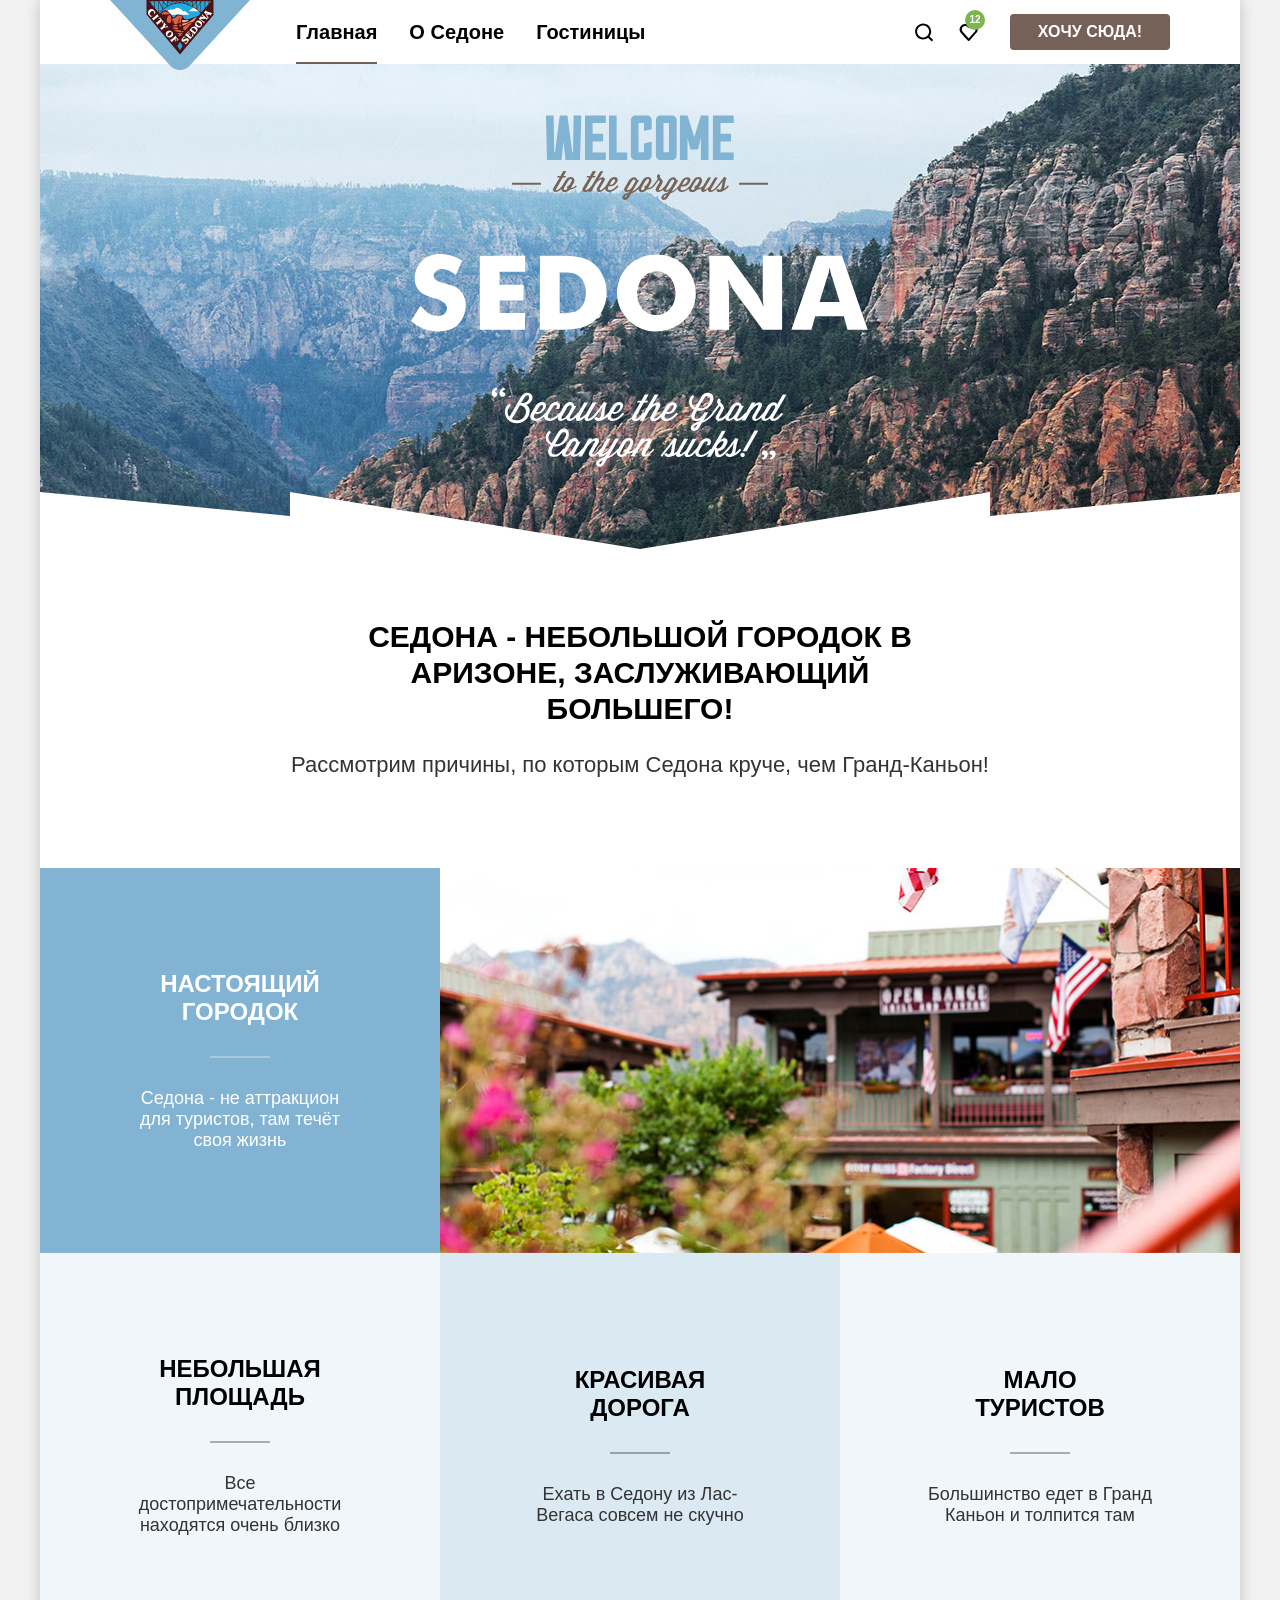
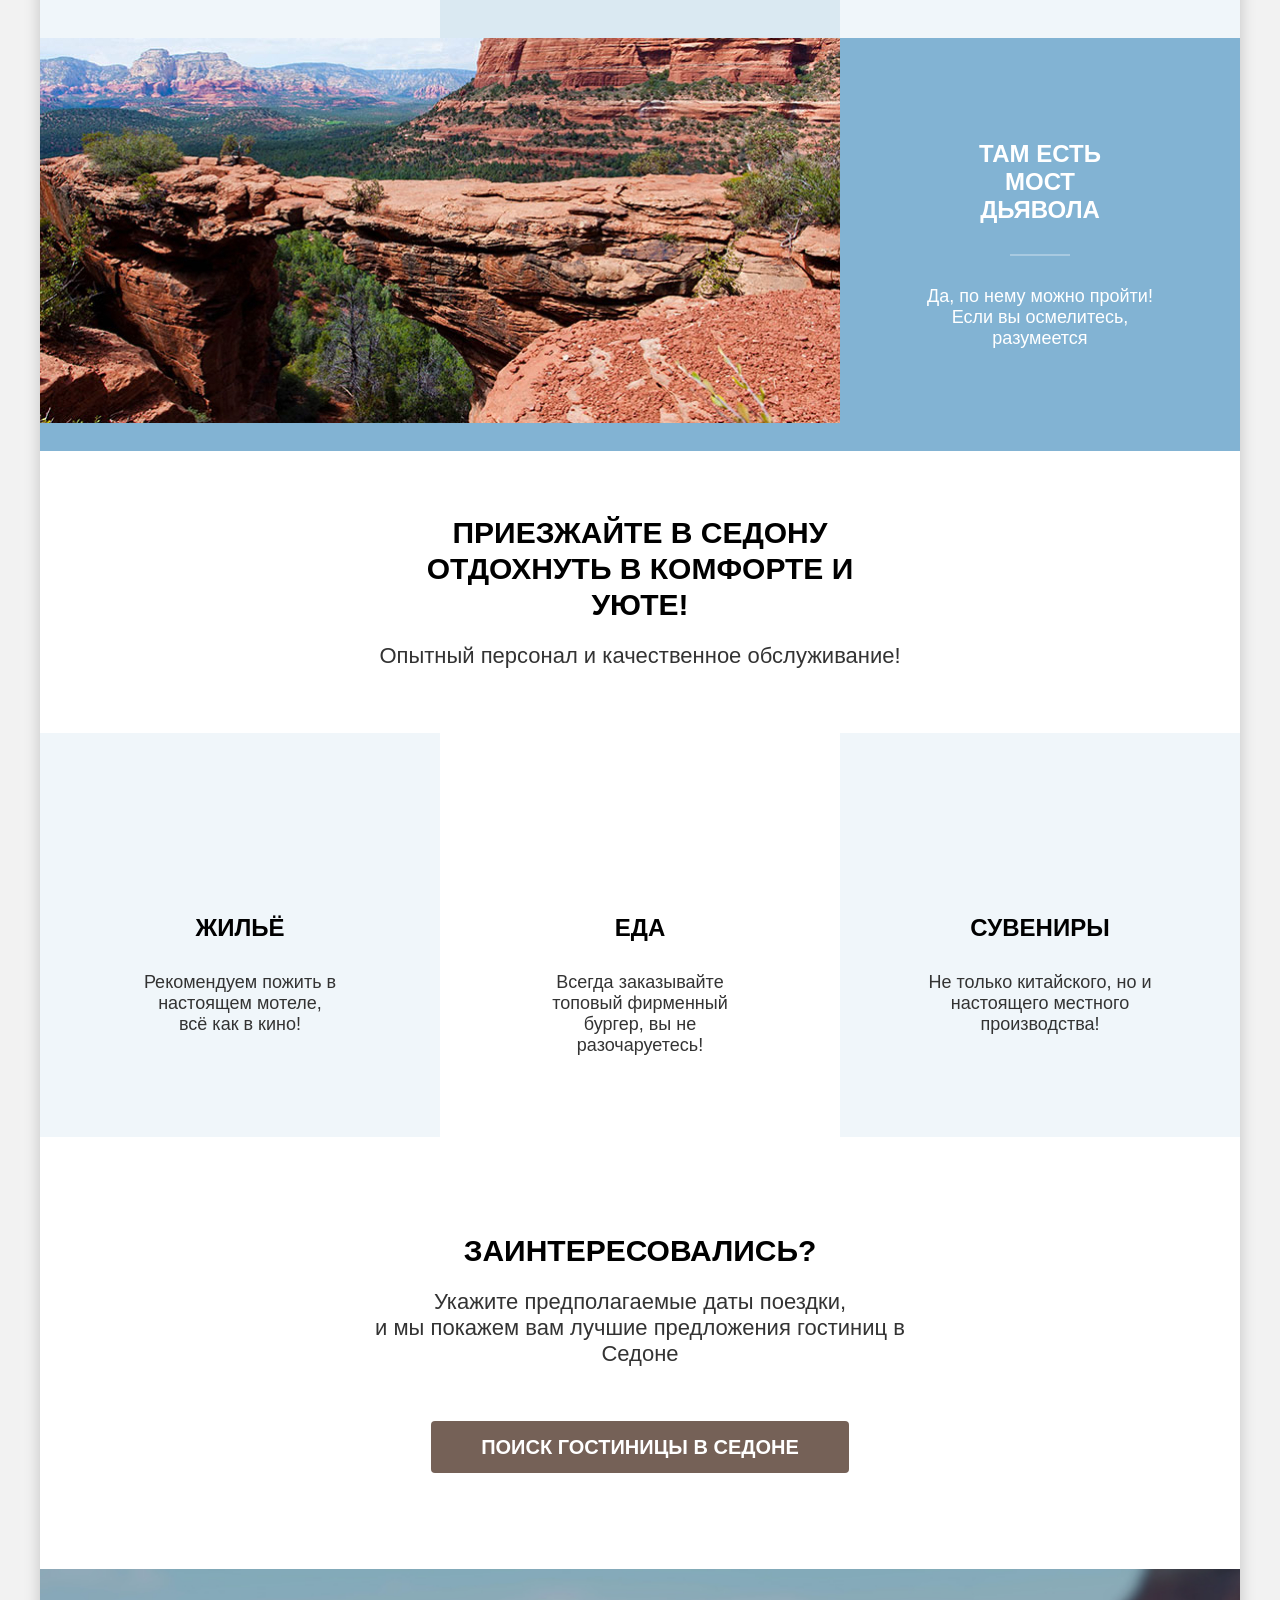
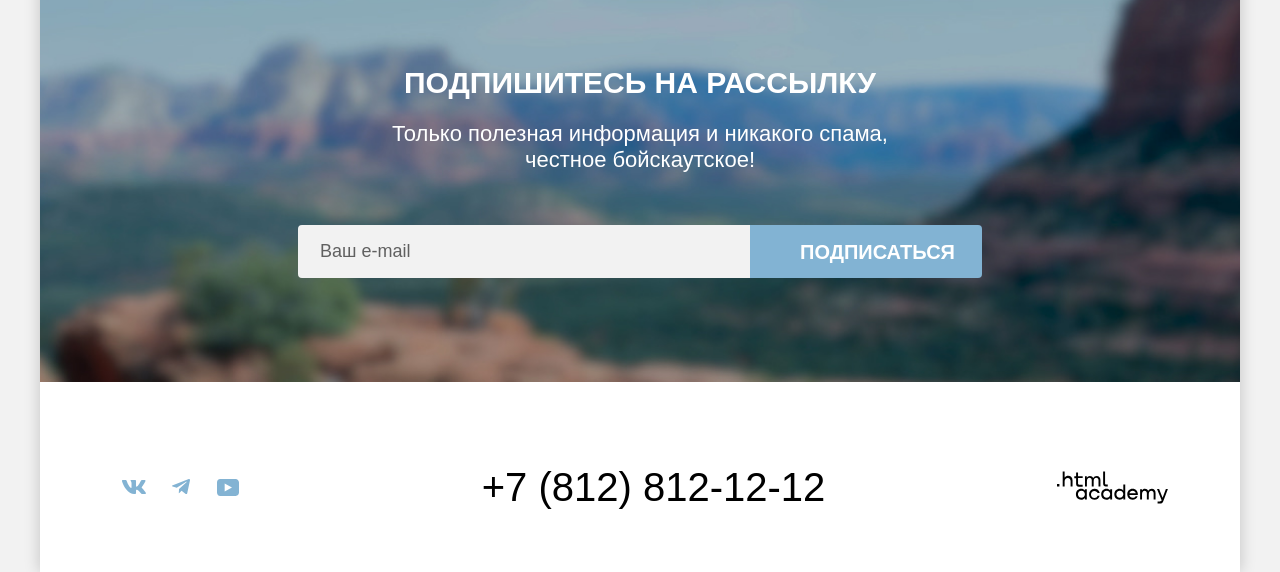
==== commit 9f1ee4eb: "добавляет декоративные элементы" ====
--- a/index.html
+++ b/index.html
@@ -12,7 +12,6 @@
   <body>
     <div class="page-container">
       <header class="page-header" data-test="header">
-        <div class="page-header-container">
           <nav class="navigation">
             <a class="navigation-logo" href="#">
               <img class="page-header-logo" src="images/logo.svg" width="140" height="70" alt="Логотип города Седона.">
@@ -43,7 +42,6 @@
             </ul>
           </nav>
           <a class="header-button" href="#">Хочу сюда!</a>
-        </div>
       </header>
 
       <main class="main-container main-index" data-test="main">
--- a/styles/styles.css
+++ b/styles/styles.css
@@ -53,23 +53,23 @@
   box-shadow: 0 0 15px rgb(0, 0, 0, 0.2);
 }
 
-.page-header-container {
+.page-header {
   display: flex;
   align-items: center;
-  padding-left: 70px;
   padding-right: 70px;
 }
 
 .navigation {
   display: flex;
+  gap: 30px;
   width: 880px;
   margin-right: auto;
+  padding-left: 70px;
 }
 
 .navigation-logo {
   position: relative;
   width: 140px;
-  margin-right: 30px;
   margin-bottom: -6px;
 }
 
@@ -80,18 +80,19 @@
 .navigation-list {
   display: flex;
   flex-wrap: wrap;
-  width: 340px;
+  min-width: 340px;
+  max-width: 580px;
   margin: 0;
   padding: 0;
   list-style-type: none;
+  margin-right: auto;
 }
 
 .navigation-user {
   display: flex;
   flex-wrap: wrap;
-  max-width: 90px;
-  margin: 0;
-  margin-left: auto;
+  max-width: 132px;
+  margin: 0;
   padding: 0;
   list-style-type: none;
 }
@@ -108,6 +109,16 @@
 
 .navigation-link-current {
   position: relative;
+}
+
+.navigation-link-current::after {
+  position: absolute;
+  bottom: 0;
+  left: 16px;
+  right: 16px;
+  height: 2px;
+  background-color: #756257;
+  content: "";
 }
 
 .navigation-user-link {
@@ -137,6 +148,9 @@
 
 /*ссылка Хочу сюда*/
 .header-button {
+  width: 160px;
+  display: inline-block;
+  padding: 8px 10px 8px 10px;
   font-family: inherit;
   font-weight: 700;
   font-size: 16px;
@@ -146,6 +160,36 @@
   text-decoration: none;
   background-color: #756157;
   text-align: center;
+  border: none;
+  border-radius: 4px;
+  box-sizing: border-box;
+  cursor: pointer;
+}
+
+/*состояния ссылки Хочу сюда*/
+.header-button:hover {
+  background-color: #615048;
+}
+
+.header-button:focus-visible {
+  background-color: #615048;
+}
+
+@supports not selector(:focus-visible) {
+  .header-button:focus {
+    background-color: #615048;
+  }
+}
+
+.header-button:active {
+  color: rgba(255, 255, 255, 0.3);
+  background-color: #756157;
+}
+
+.header-button:disabled,
+.header-button-disabled {
+  background-color: #e5e5e5;
+  pointer-events: none;
 }
 
 /*число отелей*/
@@ -269,6 +313,16 @@
   margin-bottom: auto;
 }
 
+.advantages-item-container::before {
+  margin-bottom: 30px;
+  order: 2;
+  width: 60px;
+  height: 2px;
+  background-color: rgba(0, 0, 0, 0.3);
+  content: "";
+}
+
+
 .advantages-item-wide {
   grid-column: 1 / -1;
   display: flex;
@@ -279,12 +333,8 @@
   flex-direction: row-reverse;
 }
 
-.infrastructure-lead {
-  font-weight: 700;
-  font-size: 30px;
-  line-height: 36px;
-  text-align: center;
-  text-transform: uppercase;
+.advantages-item-wide .advantages-item-container::before {
+  background-color: rgba(255, 255, 255, 0.3);
 }
 
 .advantages-item-wide .advantages-title {
@@ -408,6 +458,34 @@
   box-sizing: border-box;
   cursor: pointer;
 }
+
+/* состояния кнопки Поиск */
+.search-button:hover {
+  background-color: #615048;
+}
+
+.search-button:focus-visible {
+  background-color: #615048;
+}
+
+@supports not selector(:focus-visible) {
+  .search-button:focus {
+    background-color: #615048;
+  }
+}
+
+.search-button:active {
+  color: rgba(255, 255, 255, 0.3);
+  background-color: #756157;
+}
+
+.search-button:disabled,
+.search-button-disabled {
+  background-color: #e5e5e5;
+  pointer-events: none;
+}
+
+
 
 .subscribe {
   padding: 96px 258px 104px;
@@ -461,6 +539,38 @@
   box-sizing: border-box;
 }
 
+.field:hover {
+  background-color: #e6e6e6;
+}
+
+.field:focus-visible {
+  background-color: #f2f2f2;
+  outline: 3px solid #83b3d3;
+}
+
+.field:focus-visible:not(:placeholder-shown) {
+  border: 2px solid #000000;
+  outline: none;
+}
+
+@supports not selector(:focus-visible) {
+  .field:focus {
+    background-color: #f2f2f2;
+    outline: 3px solid #83b3d3;
+  }
+
+  .field:focus:not(:placeholder-shown) {
+    border: 2px solid #000000;
+    outline: none;
+  }
+}
+
+.field::placeholder {
+  color: #000000;
+  opacity: 0.6;
+}
+
+
 .subscribe-form-name .field {
   width: 100%;
 }
@@ -482,6 +592,30 @@
   cursor: pointer;
   border-radius: 0 4px 4px 0;
   max-width: 232px;
+}
+
+/* состояния кнопки Подписаться */
+.subscribe-button:hover {
+  background-color: #68a2ca;
+}
+
+.subscribe-button:focus-visible {
+  background-color: #68a2ca;
+}
+
+@supports not selector(:focus-visible) {
+  .subscribe-button:focus {
+    background-color: #68a2ca;
+  }
+}
+
+.subscribe-button:active {
+  color: rgba(255, 255, 255, 0.3);
+  background-color: #82b3d3;
+}
+
+.subscribe-button:disabled {
+  background-color: #e5e5e5;
 }
 
 .page-footer {
@@ -521,6 +655,26 @@
   box-sizing: border-box;
 }
 
+/* состояния ссылок на соцсети */
+.footer-social-link:hover {
+  color: #68a2ca;
+}
+
+.footer-social-link:focus-visible {
+  color: #68a2ca;
+}
+
+@supports not selector(:focus-visible) {
+  .footer-social-link:focus {
+    color: #68a2ca;
+  }
+}
+
+.footer-social-link:active {
+  color: rgba(104, 162, 202, 0.3);
+}
+
+
 .footer-phone {
   max-width: 720px;
   margin-left: auto;
@@ -533,6 +687,25 @@
   text-align: center;
 }
 
+/* состояния элемента Телефон */
+.footer-phone:hover {
+  color: #756157;
+}
+
+.footer-phone:focus-visible {
+  color: #756157;
+}
+
+@supports not selector(:focus-visible) {
+  .footer-phone:focus {
+    color: #756157;
+  }
+}
+
+.footer-phone:active {
+  color: rgba(117, 97, 87, 0.3);
+}
+
 .copyright {
   width: 115px;
   color: #000000;
@@ -542,6 +715,25 @@
   display: block;
   margin-left: auto;
 }
+
+.copyright:hover {
+  color: #756157;
+}
+
+.copyright:active {
+  color: rgba(117, 97, 87, 0.3);
+}
+
+.copyright:focus-visible {
+  color: #756157;
+}
+
+@supports not selector(:focus-visible) {
+  .copyright:focus {
+    color: #756157;
+  }
+}
+
 
 
 .main-inner-header {
@@ -603,9 +795,17 @@
   text-decoration: none;
 }
 
+.breadcrumbs-link:hover {
+  color: rgba(255, 255, 255, 0.6);
+}
+
+.breadcrumbs-link:active {
+  color: rgba(255, 255, 255, 0.3);
+}
+
+
 .catalog-filter {
   display: grid;
-  grid-template-rows: 160px;
   grid-template-columns: 150px 150px auto 191px;
   gap: 70px;
 }
@@ -642,7 +842,6 @@
 
 .catalog-filter-item {
   margin-bottom: 16px;
-
 }
 
 .control {
@@ -658,14 +857,43 @@
   left: 0;
   width: 20px;
   height: 20px;
+  color: #000000;
   background-color: #ffffff;
-}
+  margin: 0;
+}
+
+.control:hover {
+  opacity: 0.6;
+}
+
 
 .control-input[type="checkbox"] + .control-mark {
   border-radius: 4px;
 }
 
-.control-input[type="checkbox"]:checked + .control-mark::before {
+.control-input:focus-visible + .control-mark {
+  outline: 3px solid #83b3d3;
+}
+
+@supports not selector(:focus-visible) {
+  .control-input:focus + .control-mark {
+    outline: 3px solid #83b3d3;
+  }
+}
+
+.control:active {
+  opacity: 0.3;
+}
+
+.control-input:disabled ~ .control-mark {
+  opacity: 0.3;
+}
+
+.control-input:disabled ~ .control-label {
+  opacity: 0.3;
+}
+
+ .control-input[type="checkbox"]:checked + .control-mark::before {
   position: absolute;
   top: 5px;
   left: 4px;
@@ -678,6 +906,7 @@
   content: "";
 }
 
+
 .control-input[type="radio"] + .control-mark {
   border-radius: 50%;
 }
@@ -729,6 +958,18 @@
   border: none;
   cursor: pointer;
 }
+
+.range-toggle:focus-visible {
+  outline: 3px solid #83b3d3;
+}
+
+@supports not selector(:focus-visible) {
+  .range-toggle:focus {
+    outline: 3px solid #83b3d3;
+  }
+}
+
+
 
 .toggle-min {
   top: -8px;
@@ -779,12 +1020,42 @@
   border-radius: 0 4px 4px 0;
 }
 
+.range-input::-webkit-outer-spin-button,
+.range-input::-webkit-inner-spin-button {
+  appearance: none;
+  margin: 0;
+}
+
+.range-input:hover {
+  background-color: #e6e6e6;
+}
+
+.range-input:focus-visible {
+  background-color: #f2f2f2;
+  outline: 3px solid #83b3d3;
+}
+
+@supports not selector(:focus-visible) {
+  .range-input:focus {
+    background-color: #f2f2f2;
+    outline: 3px solid #83b3d3;
+  }
+}
+
+.range-input::placeholder {
+  color: #000000;
+  opacity: 0.6;
+}
+
+
 
 .catalog-filter-buttons {
   display: flex;
   flex-direction: column;
   padding-top: 56px;
 }
+
+
 
 
 /*кнопка Применить*/
@@ -808,6 +1079,33 @@
   cursor: pointer;
 }
 
+.catalog-filter-submit:hover {
+  background-color: #68a2ca;
+}
+
+.catalog-filter-submit:focus-visible {
+  background-color: #68a2ca;
+}
+
+@supports not selector(:focus-visible) {
+  .catalog-filter-submit:focus {
+    background-color: #68a2ca;
+  }
+}
+
+.catalog-filter-submit:active {
+  color: rgba(255, 255, 255, 0.3);
+  background-color: #82b3d3;
+}
+
+.catalog-filter-submit:disabled {
+  background-color: #e5e5e5;
+  color: #ffffff;
+}
+
+
+
+
 /*кнопка Сбросить*/
 .catalog-filter-reset {
   width: 190px;
@@ -825,6 +1123,29 @@
   cursor: pointer;
 }
 
+.catalog-filter-reset:hover {
+  color: rgba(255, 255, 255, 0.6);
+}
+
+.catalog-filter-reset:focus-visible {
+  outline: 3px solid #83b3d3;
+}
+
+@supports not selector(:focus-visible) {
+  .catalog-filter-reset:focus {
+    outline: 3px solid #83b3d3;
+  }
+}
+
+.catalog-filter-reset:active {
+  color: rgba(255, 255, 255, 0.3);
+}
+
+.catalog-filter-reset:disabled {
+  color: rgba(255, 255, 255, 0.1);
+}
+
+
 .catalog-products {
   padding-top: 50px;
 
@@ -852,16 +1173,12 @@
   text-transform: uppercase;
 }
 
-.select {
+.select-control {
   display: flex;
   align-items: center;
   width: 292px;
   margin-left: auto;
   margin-right: 70px;
-}
-
-.select-control {
-  width: 100%;
   padding: 12px 20px;
   padding-right: 40px;
   font-family: inherit;
@@ -877,6 +1194,29 @@
   appearance: none;
 }
 
+.select-control:hover {
+  border-color: #68a2ca;
+}
+
+.select-control:focus-visible {
+  border-color: #68a2ca;
+  outline: none;
+}
+
+@supports not selector(:focus-visible) {
+  .select-control:focus {
+    border-color: #68a2ca;
+    outline: none;
+  }
+}
+
+.select-control:disabled {
+  color: #000000;
+  border: 2px solid #000000;
+  opacity: 0.3;
+}
+
+
 
 .view-buttons {
   max-width: 160px;
@@ -902,6 +1242,26 @@
   border-color: #000000;
 }
 
+.view-button:hover {
+  border: 2px solid #000000;
+}
+
+.view-button:focus-visible {
+  border: 2px solid #68a2ca;
+  outline: none;
+}
+
+@supports not selector(:focus-visible) {
+  .view-button:focus {
+    border: 2px solid #68a2ca;
+    outline: none;
+  }
+}
+
+.view-button:active {
+  border: 2px solid #000000;
+}
+
 .view-button-tile {
   background-image: url("../images/table.svg");
 }
@@ -927,8 +1287,7 @@
 .product-card {
   display: grid;
   grid-template-columns: repeat(2, 140px);
-  align-content: start;
-  align-items: start;
+  grid-template-rows: 212 1fr auto auto auto;
   gap: 16px 20px;
   width: 340px;
   padding: 20px;
@@ -938,13 +1297,33 @@
   box-sizing: border-box;
 }
 
+
 .product-card-link {
   grid-column: 1 / -1;
   text-decoration: none;
 }
 
+.product-card-link:hover {
+  opacity: 0.6;
+}
+
+.product-card-link:active {
+  opacity: 0.3;
+}
+
+.product-card-link:focus-visible {
+  outline-offset: 2px;
+}
+
+@supports not selector(:focus-visible) {
+  .product-card-link:focus {
+    outline-offset: 2px;
+  }
+}
+
 
 .product-card-title {
+  display: inline-block;
   margin: 0;
   font-size: 24px;
   line-height: 28px;
@@ -972,6 +1351,10 @@
   background-repeat: space no-repeat;
 }
 
+.product-card-stars-1 {
+  width: 21px;
+}
+
 .product-card-stars-2 {
   width: 42px;
 }
@@ -982,6 +1365,10 @@
 
 .product-card-stars-4 {
   width: 89px;
+}
+
+.product-card-stars-5 {
+  width: 107px;
 }
 
 .product-card-rating {
@@ -1011,6 +1398,26 @@
   border-radius: 4px;
 }
 
+.product-card-button:hover {
+  background-color: #615048;
+}
+
+.product-card-button:focus-visible {
+  background-color: #615048;
+}
+
+@supports not selector(:focus-visible) {
+  .product-card-button:focus {
+    background-color: #615048;
+  }
+}
+
+.product-card-button:active {
+  color: rgba(255, 255, 255, 0.3);
+  background-color: #756157;
+}
+
+
 .add-favorite-button {
   display: inline-block;
   padding: 8px 20px;
@@ -1029,6 +1436,27 @@
   cursor: pointer;
 }
 
+.add-favorite-button:hover {
+  background-color: #68a2ca;
+}
+
+.add-favorite-button:focus-visible {
+  background-color: #68a2ca;
+}
+
+@supports not selector(:focus-visible) {
+  .add-favorite-button:focus {
+    background-color: #68a2ca;
+  }
+}
+
+.add-favorite-button:active {
+  color: rgba(255, 255, 255, 0.3);
+  background-color: #82b3d3;
+}
+
+
+
 .favorite-button {
   display: inline-block;
   padding: 8px 18px;
@@ -1046,6 +1474,26 @@
   box-sizing: border-box;
   cursor: pointer;
 }
+
+.favorite-button:hover {
+  background-color: #6c9e42;
+}
+
+.favorite-button:focus-visible {
+  background-color: #6c9e42;
+}
+
+@supports not selector(:focus-visible) {
+  .favorite-button:focus {
+    background-color: #6c9e42;
+  }
+}
+
+.favorite-button:active {
+  color: rgba(255, 255, 255, 0.3);
+  background-color: #7db54f;
+}
+
 
 .pagination {
   display: flex;
@@ -1093,6 +1541,29 @@
   box-sizing: border-box;
 }
 
+.pagination-link:hover {
+  background-color: #68a2ca;
+  border: 1px solid #82b3d3;
+}
+
+.pagination-link:focus-visible {
+  background-color: #68a2ca;
+  border: 1px solid #82b3d3;
+}
+
+@supports not selector(:focus-visible) {
+  .pagination-link:focus {
+    background-color: #68a2ca;
+    border: 1px solid #82b3d3;
+  }
+}
+
+.pagination-link:active {
+  color: rgba(255, 255, 255, 0.3);
+  background-color: #82b3d3;
+}
+
+
 .pagination-current {
   color: #000000;
   background-color: #f2f2f2;
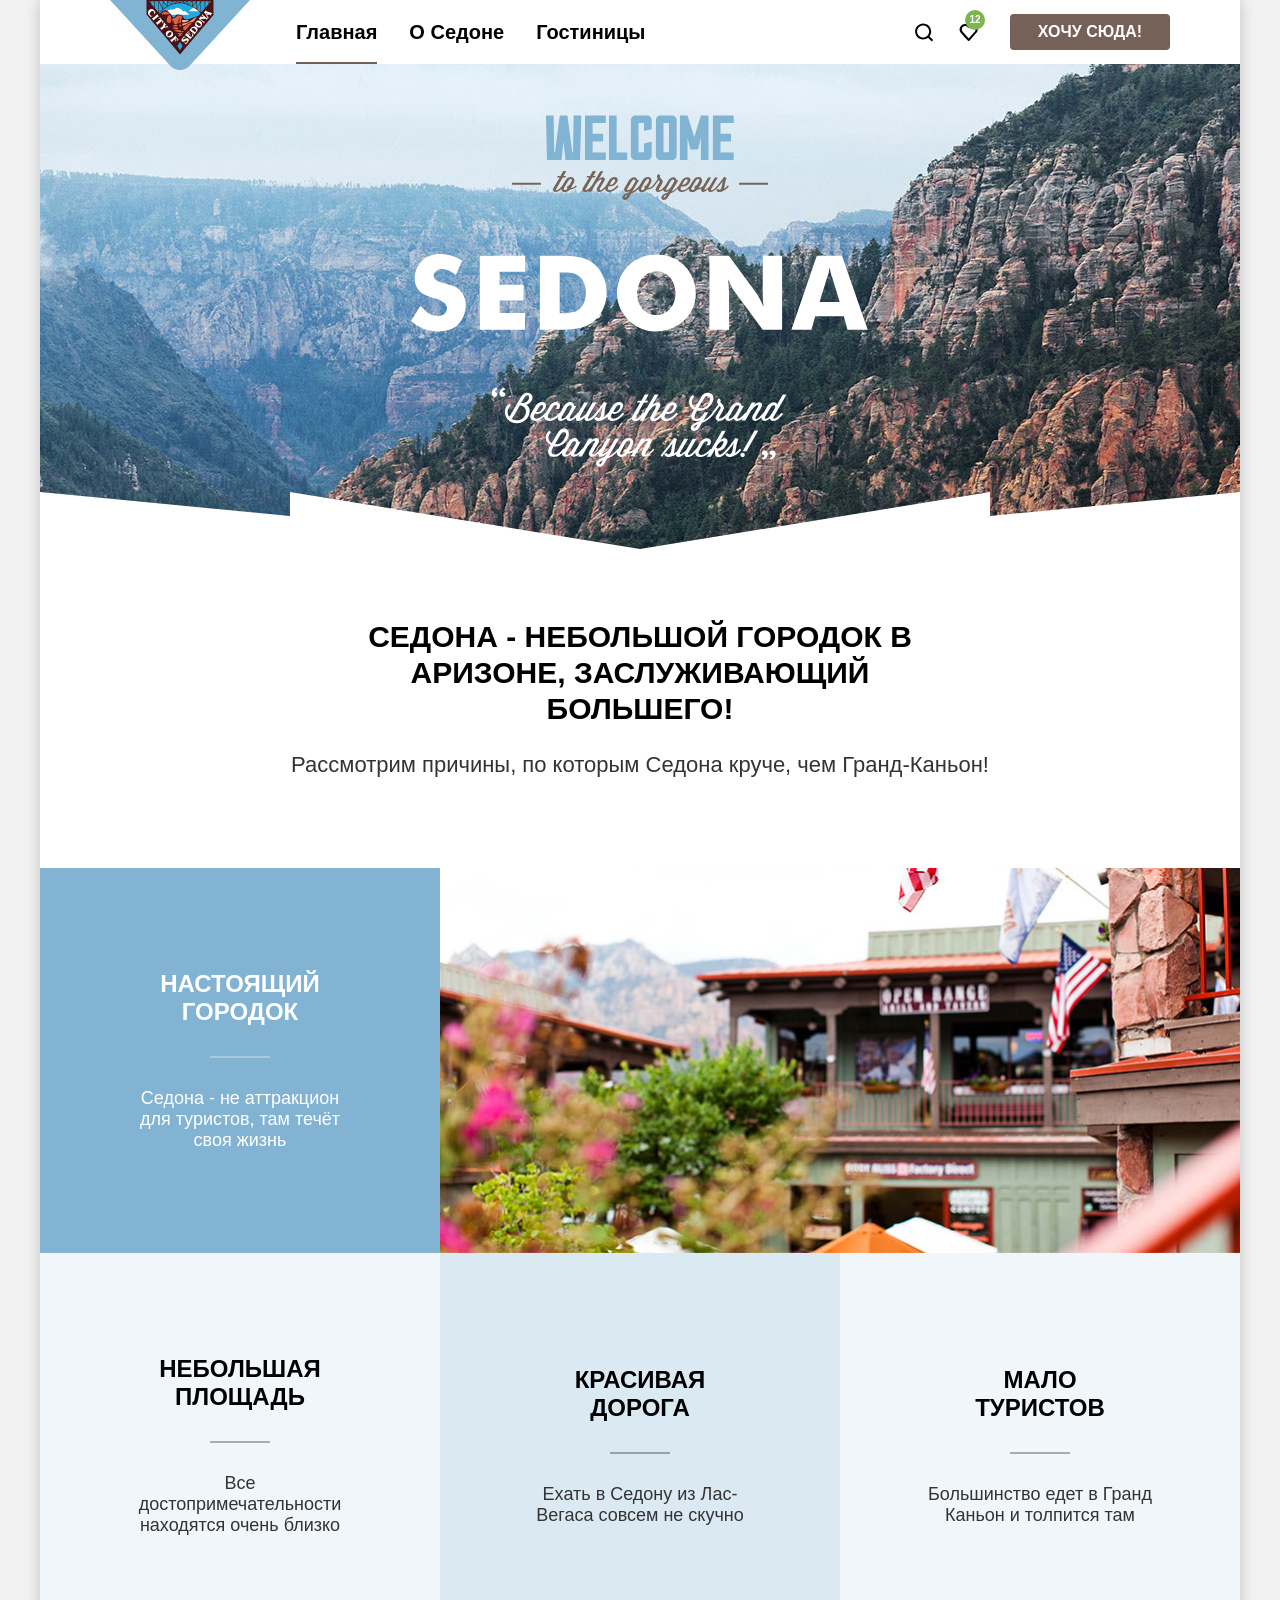
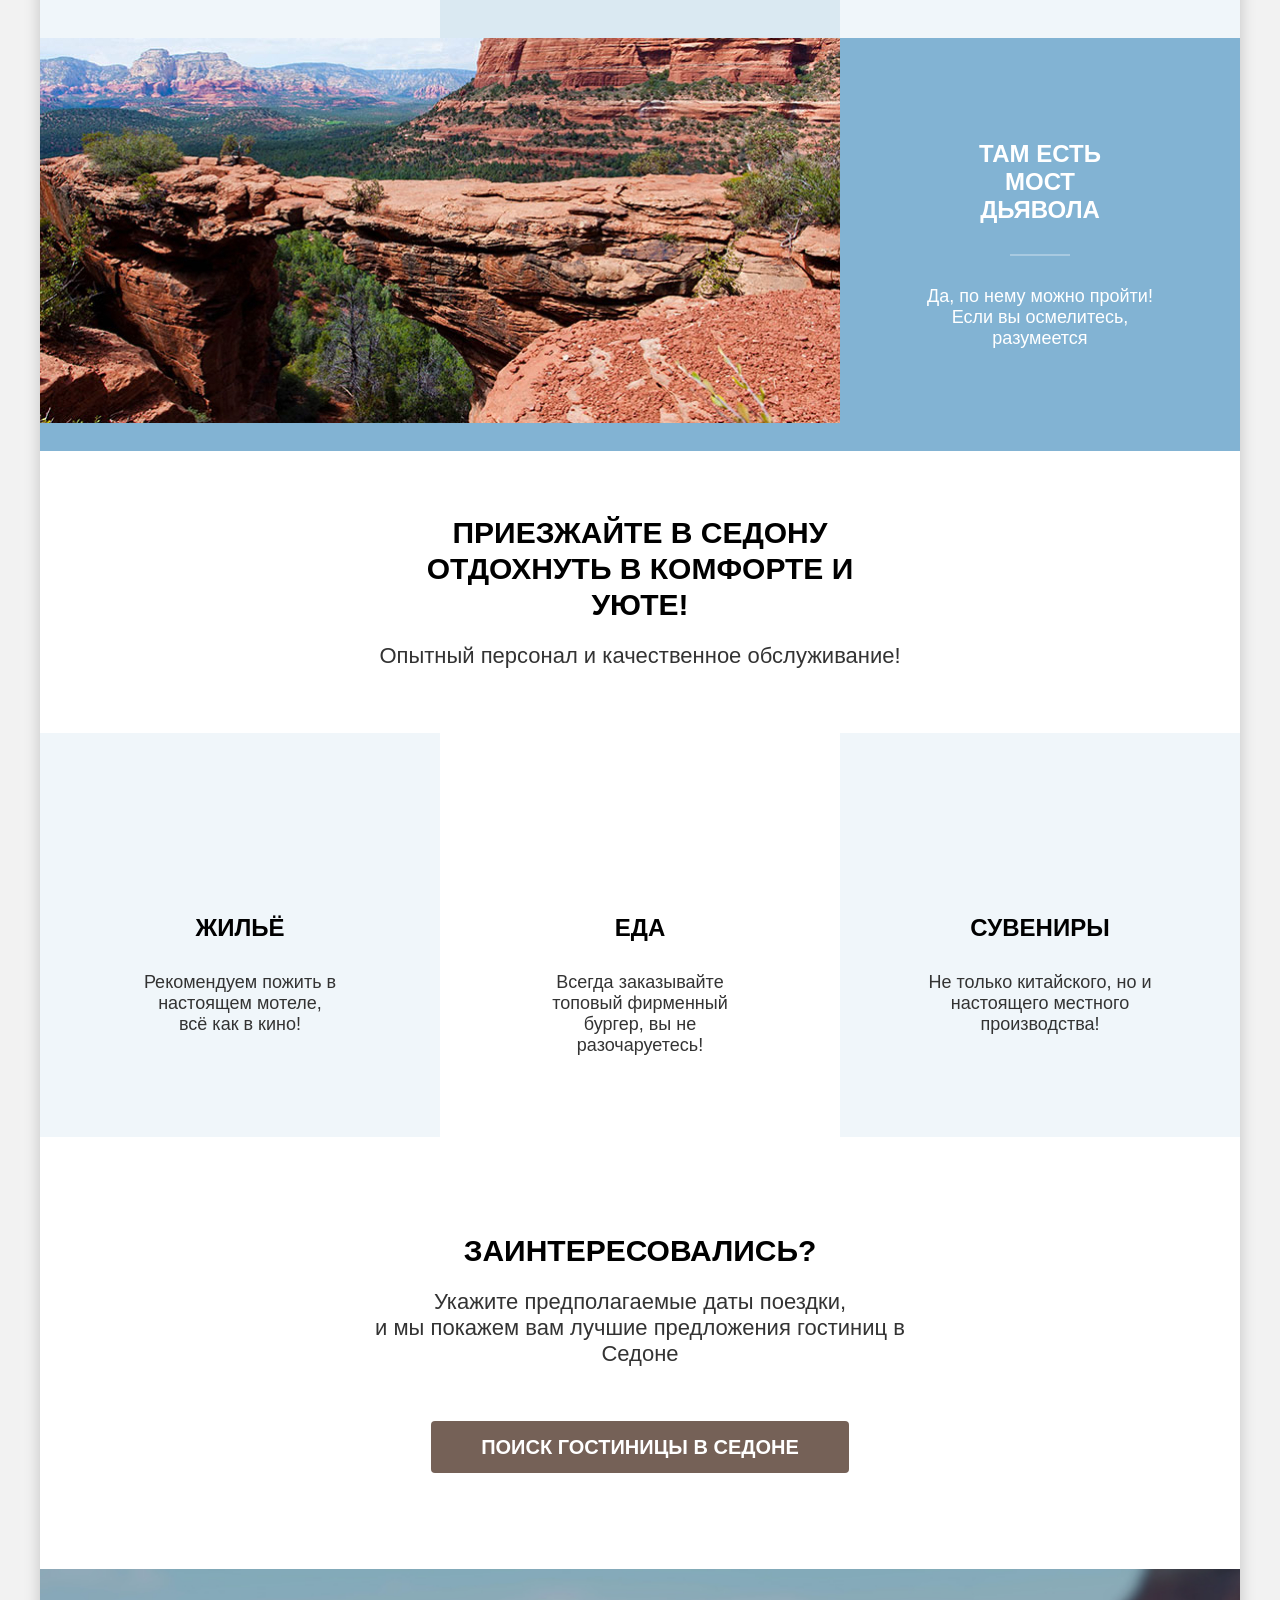
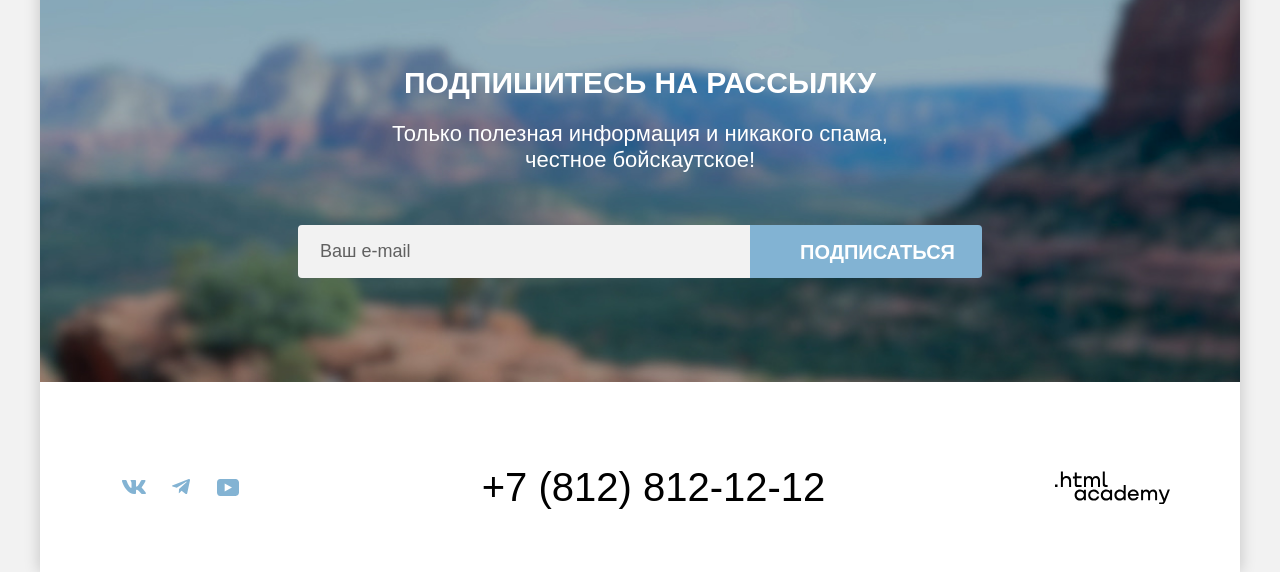
==== commit e3bbcdce: "исправления в декоративные элементы, карточки grid" ====
--- a/index.html
+++ b/index.html
@@ -12,36 +12,36 @@
   <body>
     <div class="page-container">
       <header class="page-header" data-test="header">
-          <nav class="navigation">
-            <a class="navigation-logo" href="#">
-              <img class="page-header-logo" src="images/logo.svg" width="140" height="70" alt="Логотип города Седона.">
-            </a>
-            <ul class="navigation-list">
-              <li class="navigation-item">
-                <a class="navigation-link navigation-link-current" href="#">Главная</a>
-              </li>
-              <li class="navigation-item">
-                <a class="navigation-link" href="#">О Седоне</a>
-              </li>
-              <li class="navigation-item">
-                <a class="navigation-link" href="catalog.html">Гостиницы</a>
-              </li>
-            </ul>
-            <ul class="navigation-user">
-              <li class="navigation-user-item">
-                <a class="navigation-user-link navigation-user-link-search" href="#">
-                  <span class="visually-hidden">Поиск</span>
-                </a>
-              </li>
-              <li class="navigation-user-item">
-                <a class="navigation-user-link navigation-user-link-favorite" href="#">
-                  <span class="visually-hidden">Избранное</span>
-                  <span class="notification-badge">12</span>
-                </a>
-              </li>
-            </ul>
-          </nav>
-          <a class="header-button" href="#">Хочу сюда!</a>
+        <nav class="navigation">
+          <a class="navigation-logo" href="#">
+            <img class="page-header-logo" src="images/logo.svg" width="140" height="70" alt="Логотип города Седона.">
+          </a>
+          <ul class="navigation-list">
+            <li class="navigation-item">
+              <a class="navigation-link navigation-link-current" href="#">Главная</a>
+            </li>
+            <li class="navigation-item">
+              <a class="navigation-link" href="#">О Седоне</a>
+            </li>
+            <li class="navigation-item">
+              <a class="navigation-link" href="catalog.html">Гостиницы</a>
+            </li>
+          </ul>
+          <ul class="navigation-user">
+            <li class="navigation-user-item">
+              <a class="navigation-user-link navigation-user-link-search" href="#">
+                <span class="visually-hidden">Поиск</span>
+              </a>
+            </li>
+            <li class="navigation-user-item">
+              <a class="navigation-user-link navigation-user-link-favorite" href="#">
+                <span class="visually-hidden">Избранное</span>
+                <span class="notification-badge">12</span>
+              </a>
+            </li>
+          </ul>
+        </nav>
+        <a class="header-button" href="#">Хочу сюда!</a>
       </header>
 
       <main class="main-container main-index" data-test="main">
@@ -169,12 +169,92 @@
           </ul>
           <a class="footer-phone" href="tel:+78128121212">+7 (812) 812-12-12</a>
           <a class="copyright" href="https://htmlacademy.ru/">
-            <img class="htmlacademy-logo" src="images/htmlacademy.svg" width="115" height="33"
-              alt="Логотип HTML Academy">
+            <svg width="115" height="33" fill="currentColor" xmlns="http://www.w3.org/2000/svg">
+              <path
+                d="M0 13.4V16h2.5v-2.6H0ZM11.6 5C10 5 8.8 5.7 8 6.7h-.1V.5h-2V16h2v-5.3c0-2.1 1.3-3.6 3.3-3.6 1.8 0 2.9 1.4 2.9 3.2V16h2V9.9c.1-3-1.8-4.9-4.5-4.9ZM26.6 5.3h-4.8V1.6h-2v3.8h-1.9v2h1.9v6c0 1.7 1 2.7 2.7 2.7h4.1v-2h-3.7c-.7 0-1.1-.4-1.1-1.1V7.3h4.8v-2ZM41.1 5.1c-1.6 0-2.9.8-3.5 2.1h-.1c-.6-1.2-1.8-2.1-3.4-2.1-1.4 0-2.5.8-3.1 1.8h-.1V5.3H29v10.6h2v-5.4c0-2 1-3.5 2.6-3.5C35.1 7 36 8 36 9.6v6.3h2v-5.6C38 7.9 39.4 7 40.6 7 42.1 7 43 8 43 9.6v6.3h2V9.4c.1-2.5-1.4-4.3-3.9-4.3ZM47.8 13.2c0 1.7 1 2.7 2.8 2.7h2v-2h-1.7c-.7 0-1.1-.4-1.1-1.1V.5h-2v12.7ZM28.9 20.2c-.9-1.1-2.2-1.8-3.9-1.8-3.1 0-5.4 2.3-5.4 5.6s2.3 5.6 5.4 5.6c1.8 0 3-.8 3.8-1.9h.1v1.6h2V18.7h-2v1.5Zm-3.6 7.4c-2.2 0-3.6-1.6-3.6-3.6s1.4-3.6 3.6-3.6 3.6 1.6 3.6 3.6c0 1.9-1.4 3.6-3.6 3.6ZM44.2 22.5c-.5-2.4-2.6-4.1-5.4-4.1a5.4 5.4 0 0 0-5.6 5.6c0 3.1 2.2 5.6 5.6 5.6 2.8 0 4.9-1.8 5.4-4.2h-2.1a3.4 3.4 0 0 1-3.3 2.3c-2.2 0-3.6-1.6-3.6-3.6s1.4-3.6 3.6-3.6c1.6 0 2.8 1 3.3 2.2h2.1v-.2ZM55.1 20.2c-.9-1.1-2.2-1.8-3.9-1.8-3.1 0-5.4 2.3-5.4 5.6s2.3 5.6 5.4 5.6c1.8 0 3-.8 3.8-1.9h.1v1.6h2V18.7h-2v1.5Zm-3.6 7.4c-2.2 0-3.6-1.6-3.6-3.6s1.4-3.6 3.6-3.6 3.6 1.6 3.6 3.6c0 1.9-1.5 3.6-3.6 3.6ZM68.7 20.3c-.9-1.1-2.2-1.9-3.9-1.9-3.1 0-5.4 2.3-5.4 5.6s2.2 5.6 5.4 5.6c1.7 0 3-.8 3.8-1.8h.1v1.5h2V13.9h-2v6.4Zm-3.6 7.3c-2.2 0-3.6-1.6-3.6-3.6s1.4-3.6 3.6-3.6 3.6 1.6 3.6 3.6c-.1 2-1.5 3.6-3.6 3.6ZM78.3 18.4c-3.3 0-5.5 2.5-5.5 5.6 0 3 2.1 5.6 5.5 5.6 2.5 0 4.5-1.3 5.2-3.6h-2.1c-.5 1-1.6 1.6-3 1.6-1.9 0-3.3-1.3-3.4-2.9h8.8c.2-3.6-2-6.3-5.5-6.3Zm0 1.9c1.7 0 3 1 3.3 2.6h-6.5c.3-1.5 1.5-2.6 3.2-2.6ZM98.2 18.4c-1.6 0-2.9.8-3.6 2h-.1c-.6-1.2-1.8-2-3.4-2-1.4 0-2.5.7-3.1 1.8v-1.5h-1.9v10.6h2v-5.4c0-2 1-3.4 2.6-3.5 1.5 0 2.4 1 2.4 2.6v6.3h2v-5.6c0-2.4 1.4-3.3 2.6-3.3 1.5 0 2.4 1 2.4 2.6v6.3h2v-6.5c.1-2.6-1.4-4.4-3.9-4.4ZM109.4 27.5l-3.6-8.9h-2.2l4.8 11.6c-.3.9-.7 1.2-1.7 1.2h-2.5v2h2.5c1.8 0 2.8-.8 3.5-2.6l4.7-12.2h-2.1l-3.4 8.9Z" />
+            </svg>
           </a>
         </div>
       </footer>
     </div>
+
+    <!-- Чтобы модальное окно показалось удаляем класс modal-container-close -->
+    <div class="modal-container modal-container-close">
+      <div class="modal modal-search">
+        <button class="modal-close-button" type="button">
+          <svg width="13" height="13" fill="currentColor" xmlns="http://www.w3.org/2000/svg">
+            <path
+              d="M13 1.2 11.8 0 6.5 5.3 1.2 0 0 1.2l5.3 5.3L0 11.8 1.2 13l5.3-5.3 5.3 5.3 1.2-1.2-5.3-5.3L13 1.2Z" />
+          </svg>
+        </button>
+        <section class="modal-content">
+          <h2 class="modal-title">Поиск гостиницы в Седоне</h2>
+          <form class="search-form" action="https://echo.htmlacademy.ru/" method="post">
+            <p class="field-group">
+              <label class="form-label" for="check-in-date">Дата заезда:</label>
+              <input class="form-field calendar-field" type="text" id="check-in-date" name="check-in-date"
+                value="27 апреля 2020" placeholder="Укажите дату">
+              <span class="form-message form-message-error">Мы не можем отправить вас в прошлое.</span>
+            </p>
+            <p class="field-group">
+              <label class="form-label" for="check-out-date">Дата выезда:</label>
+              <input class="form-field calendar-field" type="text" id="check-out-date" name="check-out-date"
+                value="1 сентября 2023" placeholder="Укажите дату">
+              <span class="form-message">На эти даты есть свободные номера. Пока есть.</span>
+            </p>
+            <p class="field-group field-group-half">
+              <label class="form-label" for="adults">Взрослые:</label>
+              <span class="number-control">
+                <button class="number-control-button" type="button">
+                  <span class="visually-hidden">Уменьшить.</span>
+                  <svg width="20" height="20" fill="currentColor" xmlns="http://www.w3.org/2000/svg">
+                    <path d="M3 9v2h14V9H3Z" />
+                  </svg>
+                </button>
+                <input class="form-field number-field" type="number" id="adults" name="adults" value="2">
+                <button class="number-control-button" type="button">
+                  <span class="visually-hidden">Увеличить.</span>
+                  <svg width="20" height="20" fill="currentColor" xmlns="http://www.w3.org/2000/svg">
+                    <path d="M17 9h-6V3H9v6H3v2h6v6h2v-6h6V9Z" />
+                  </svg>
+                </button>
+              </span>
+            </p>
+            <p class="field-group field-group-half">
+              <span class="form-label form-label-icon">
+                <label class="form-label" for="children">Дети:</label>
+                <span class="tooltip">
+                  <button class="tooltip-toggle" type="button" aria-labelledby="tooltip-label">
+                    <svg class="tooltip-icon" width="20" height="20" fill="currentColor"
+                      xmlns="http://www.w3.org/2000/svg">
+                      <path fill-rule="evenodd" clip-rule="evenodd" d="M9 4h2v2H9V4Zm2 12H9V7h2v9Z" />
+                    </svg>
+                  </button>
+                  <span class="tooltip-text" role="tooltip" id="tooltip-label">Укажите количество детей, которые будут с
+                    вами, возраст которых от 6 до 18 лет. Дети до 6 лет размещаются бесплатно.</span>
+                </span>
+              </span>
+              <span class="number-control">
+                <button class="number-control-button" type="button">
+                  <span class="visually-hidden">Уменьшить.</span>
+                  <svg width="20" height="20" fill="currentColor" xmlns="http://www.w3.org/2000/svg">
+                    <path d="M3 9v2h14V9H3Z" />
+                  </svg>
+                </button>
+                <input class="form-field number-field" type="number" id="children" name="children" value="2">
+                <button class="number-control-button" type="button">
+                  <span class="visually-hidden">Увеличить.</span>
+                  <svg width="20" height="20" fill="currentColor" xmlns="http://www.w3.org/2000/svg">
+                    <path d="M17 9h-6V3H9v6H3v2h6v6h2v-6h6V9Z" />
+                  </svg>
+                </button>
+              </span>
+            </p>
+            <button class="button form-button" type="submit">Найти</button>
+          </form>
+        </section>
+      </div>
+    </div>
   </body>
 
 </html>
--- a/styles/styles.css
+++ b/styles/styles.css
@@ -132,6 +132,10 @@
   line-height: 24px;
   color: #000000;
   text-decoration: none;
+}
+
+.navigation-user-link:hover {
+  background-color: rgba(117, 97, 87, 0.1);
 }
 
 .navigation-user-link-search {
@@ -711,9 +715,8 @@
   color: #000000;
 }
 
-.copyright img {
+.copyright svg {
   display: block;
-  margin-left: auto;
 }
 
 .copyright:hover {
@@ -811,14 +814,26 @@
 }
 
 .catalog-filter-group {
+  border: none;
+  display: flex;
+  flex-direction: column;
+  justify-content: flex-start;
+  gap: 16px;
   margin: 0;
   padding: 0;
-  border: none;
+  max-width: 200px;
 }
 
 .catalog-filter-group:nth-child(3) {
   margin-left: auto;
 }
+
+.catalog-filter-group input[type="number"] {
+  font-family: inherit;
+  font-weight: 700;
+  font-size: 18px;
+}
+
 
 .catalog-filter-group:last-child {
   margin-right: 0;
@@ -841,7 +856,37 @@
 }
 
 .catalog-filter-item {
+  font-weight: 400;
+  font-size: 18px;
+  line-height: 23px;
+  display: flex;
+  align-items: flex-start;
+  position: relative;
   margin-bottom: 16px;
+}
+
+.catalog-filter-item:has(input[type="checkbox"]:checked)::before {
+  display: block;
+}
+
+.catalog-filter-item:has(input:disabled) {
+  color: rgb(169, 169, 169);
+}
+
+.catalog-filter-item:has(input[type="radio"]:checked)::before {
+  display: block;
+}
+
+.catalog-filter-item:has(input:disabled) input {
+  background-color: rgb(169, 169, 169);
+}
+
+.catalog-filter-item:not(:has(input:disabled)):active {
+  opacity: 30%;
+}
+
+.catalog-filter-item:not(:has(input:disabled)):hover {
+  opacity: 60%;
 }
 
 .control {
@@ -860,6 +905,7 @@
   color: #000000;
   background-color: #ffffff;
   margin: 0;
+  appearance: none;
 }
 
 .control:hover {
@@ -885,24 +931,21 @@
   opacity: 0.3;
 }
 
-.control-input:disabled ~ .control-mark {
-  opacity: 0.3;
-}
-
 .control-input:disabled ~ .control-label {
   opacity: 0.3;
 }
 
- .control-input[type="checkbox"]:checked + .control-mark::before {
+.control-input[type="checkbox"]:checked + .control-mark::before {
   position: absolute;
   top: 5px;
   left: 4px;
   width: 13px;
   height: 10px;
-  background-image: url("../images/tick.svg");
-  background-repeat: no-repeat;
-  background-position: center;
-  background-size: contain;
+  mask-image: url("../images/tick.svg");
+  mask-repeat: no-repeat;
+  mask-position: center;
+  mask-size: contain;
+  background-color: #000000;
   content: "";
 }
 
@@ -917,9 +960,9 @@
   left: 5px;
   width: 10px;
   height: 10px;
-  background-color: #3f5e72;
   border-radius: 50%;
   content: "";
+  background-color: #000000;
 }
 
 .control-label {
@@ -970,7 +1013,6 @@
 }
 
 
-
 .toggle-min {
   top: -8px;
   left: 0;
@@ -1054,8 +1096,6 @@
   flex-direction: column;
   padding-top: 56px;
 }
-
-
 
 
 /*кнопка Применить*/
@@ -1102,9 +1142,6 @@
   background-color: #e5e5e5;
   color: #ffffff;
 }
-
-
-
 
 /*кнопка Сбросить*/
 .catalog-filter-reset {
@@ -1287,7 +1324,7 @@
 .product-card {
   display: grid;
   grid-template-columns: repeat(2, 140px);
-  grid-template-rows: 212 1fr auto auto auto;
+  grid-template-rows: 212 1fr auto;
   gap: 16px 20px;
   width: 340px;
   padding: 20px;
@@ -1297,6 +1334,12 @@
   box-sizing: border-box;
 }
 
+.product-info-wrapper {
+  display: grid;
+  grid-template-columns: repeat(2, 140px);
+  gap: 16px 20px;
+  align-content: end;
+}
 
 .product-card-link {
   grid-column: 1 / -1;
@@ -1328,6 +1371,7 @@
   font-size: 24px;
   line-height: 28px;
   color: #000000;
+  grid-column: 1/-1;
 }
 
 .product-card-image {
@@ -1569,3 +1613,368 @@
   background-color: #f2f2f2;
   pointer-events: none;
 }
+
+
+/* Модальное окно */
+
+.modal-container {
+  position: fixed;
+  top: 0;
+  left: 0;
+  display: flex;
+  width: 100%;
+  height: 100%;
+  background-color: rgba(242, 242, 242, 0.8);
+}
+
+.modal-container-close {
+  display: none;
+}
+
+.modal {
+  position: relative;
+  margin: auto;
+  padding: 64px 70px;
+  background-color: #ffffff;
+  box-shadow: 0 25px 50px rgba(0, 0, 0, 0.15);
+  border-radius: 30px;
+  box-sizing: border-box;
+}
+
+.modal-search {
+  width: 717px;
+  max-height: 585px;
+  overflow-y: auto;
+  box-sizing: border-box;
+}
+
+.modal-title {
+  margin-top: 0;
+  margin-bottom: 64px;
+  font-weight: 700;
+  font-size: 30px;
+  line-height: 36px;
+  text-transform: uppercase;
+  color: #000000;
+}
+
+.modal-close-button {
+  position: absolute;
+  top: 65px;
+  right: 52px;
+  display: flex;
+  align-items: center;
+  justify-content: center;
+  padding: 0;
+  width: 52px;
+  height: 52px;
+  background-color: #f2f2f2;
+  color: #000000;
+  border-radius: 50%;
+  border: none;
+  cursor: pointer;
+}
+
+.modal-close-button:hover {
+  background-color: #e6e6e6;
+}
+
+.modal-close-button:focus-visible {
+  background-color: #e6e6e6;
+  outline: 3px solid #83b3d3;
+}
+
+@supports not selector(:focus-visible) {
+  .modal-close-button:focus {
+    background-color: #e6e6e6;
+    outline: 3px solid #83b3d3;
+  }
+}
+
+.modal-close-button:active {
+  color: rgb(0, 0, 0, 0.3);
+  background-color: #e6e6e6;
+}
+
+.search-form {
+  display: grid;
+  grid-template-columns: 247px 242px;
+  gap: 23px 88px;
+}
+
+.field-group {
+  display: grid;
+  grid-template-columns: 1fr 440px;
+  gap: 4px;
+  align-items: center;
+  margin: 0;
+  grid-column: 1 / -1;
+}
+
+.field-group-half {
+  display: flex;
+  align-items: center;
+  justify-content: space-between;
+  grid-column: span 1;
+}
+
+.form-button {
+  grid-column: 1 / -1;
+  margin-top: 25px;
+  padding: 18px 77px;
+  font-family: inherit;
+  font-weight: 700;
+  font-size: 20px;
+  line-height: 24px;
+  background-color: #83b3d3;
+  border-radius: 10px;
+  border: none;
+  color: #ffffff;
+  text-transform: uppercase;
+  cursor: pointer;
+}
+
+.form-button:hover {
+  background-color: #68a2ca;
+}
+
+.form-button:focus-visible {
+  background-color: #68a2ca;
+}
+
+@supports not selector(:focus-visible) {
+  .form-button:focus {
+    background-color: #68a2ca;
+  }
+}
+
+.form-button:active {
+  color: rgb(255, 255, 255, 0.3);
+  background-color: #68a2ca;
+}
+
+.form-button:disabled {
+  background-color: #e5e5e5;
+}
+
+.form-label {
+  font-weight: 700;
+  font-size: 20px;
+  line-height: 24px;
+  color: #000000;
+  text-transform: capitalize;
+  max-width: 130px;
+}
+
+.form-label-icon {
+  display: flex;
+  align-items: center;
+  gap: 10px;
+}
+
+.calendar-field {
+  width: 440px;
+  padding: 10px 18px;
+  padding-right: 55px;
+  font-family: inherit;
+  font-weight: 700;
+  font-size: 18px;
+  line-height: 24px;
+  color: #000000;
+  background-color: #f2f2f2;
+  background-image: url("../images/calendar.svg");
+  background-repeat: no-repeat;
+  background-position: right 18px center;
+  border: 2px solid #f2f2f2;
+  border-radius: 4px;
+  box-sizing: border-box;
+}
+
+.calendar-field:hover {
+  background-color: #e6e6e6;
+  border-color: #e6e6e6;
+}
+
+.calendar-field:focus-visible {
+  background-color: #e6e6e6;
+  border-color: #e6e6e6;
+  outline: 3px solid #83b3d3;
+}
+
+.calendar-field:focus-visible:not(:placeholder-shown) {
+  background-color: #f2f2f2;
+  border: 2px solid #000000;
+  outline: none;
+}
+
+@supports not selector(:focus-visible) {
+  .calendar-field:focus {
+    background-color: #e6e6e6;
+    border-color: #e6e6e6;
+    outline: 3px solid #83b3d3;
+  }
+
+  .calendar-field:focus:not(:placeholder-shown) {
+    background-color: #f2f2f2;
+    border: 2px solid #000000;
+    outline: none;
+  }
+}
+
+.calendar-field::placeholder {
+  color: #000000;
+  opacity: 0.6;
+}
+
+.form-message {
+  grid-column: 2;
+  padding-left: 20px;
+  padding-right: 20px;
+  font-weight: 400;
+  font-size: 16px;
+  line-height: 21px;
+  color: #333333;
+  min-height: 21px;
+}
+
+.form-message-error {
+  color: #ff5757;
+}
+
+.tooltip {
+  position: relative;
+}
+
+.tooltip-toggle {
+  display: flex;
+  align-items: center;
+  justify-content: center;
+  width: 26px;
+  height: 26px;
+  margin: 0;
+  padding: 0;
+  border: none;
+  background-color: #83b3d3;
+  border-radius: 50%;
+}
+
+.tooltip-icon {
+  color: #ffffff;
+}
+
+.tooltip-text {
+  position: absolute;
+  top: 40px;
+  left: 50%;
+  transform: translateX(-50%);
+  width: 256px;
+  padding: 22px 18px 22px 22px;
+  font-weight: 400;
+  font-size: 16px;
+  line-height: 20px;
+  color: #ffffff;
+  text-transform: none;
+  background-color: #333333;
+  box-shadow: 0 15px 30px rgba(0, 0, 0, 0.3);
+  border-radius: 10px;
+  z-index: 1;
+  display: none;
+  box-sizing: border-box;
+}
+
+.tooltip-toggle:hover + .tooltip-text {
+  display: block;
+}
+
+.tooltip-toggle:focus-visible + .tooltip-text {
+  display: block;
+}
+
+@supports not selector(:focus-visible) {
+  .tooltip-toggle:focus + .tooltip-text {
+    display: block;
+  }
+}
+
+.tooltip-text::after {
+  content: "";
+  background-image: url("../images/tooltip-arrow.svg");
+  width: 19px;
+  height: 9px;
+  position: absolute;
+  top: -9px;
+  left: 0;
+  right: 0;
+  margin-left: auto;
+  margin-right: auto;
+}
+
+.number-control {
+  display: grid;
+  grid-template-columns: 40px 31px 40px;
+  align-items: center;
+  width: 111px;
+  background-color: #f2f2f2;
+  border-radius: 4px;
+}
+
+.number-control-button {
+  flex-shrink: 0;
+  justify-self: center;
+  display: flex;
+  align-items: center;
+  justify-content: center;
+  width: 20px;
+  height: 20px;
+  padding: 0;
+  color: rgba(117, 97, 87, 0.3);
+  background-color: transparent;
+  border: none;
+  box-sizing: border-box;
+  cursor: pointer;
+}
+
+.number-control-button:hover {
+  color: #000000;
+}
+
+.number-control-button:focus-visible {
+  color: #000000;
+  outline: 3px solid #82b3d3;
+  border-radius: 4px;
+}
+
+@supports not selector(:focus-visible) {
+  .number-control-button:focus {
+    color: #000000;
+    outline: 3px solid #82b3d3;
+    border-radius: 4px;
+  }
+}
+
+.number-control-button:active {
+  color: rgba(0, 0, 0, 0.2);
+}
+
+.number-control-button:disabled {
+  color: rgba(0, 0, 0, 0.1);
+  pointer-events: none;
+}
+
+.number-field {
+  padding: 14px 10px 14px 10px;
+  font-family: inherit;
+  font-weight: 700;
+  font-size: 18px;
+  line-height: 20px;
+  color: #000000;
+  border: none;
+  background-color: transparent;
+  appearance: textfield;
+}
+
+.number-field::-webkit-outer-spin-button,
+.number-field::-webkit-inner-spin-button {
+  appearance: none;
+  margin: 0;
+}
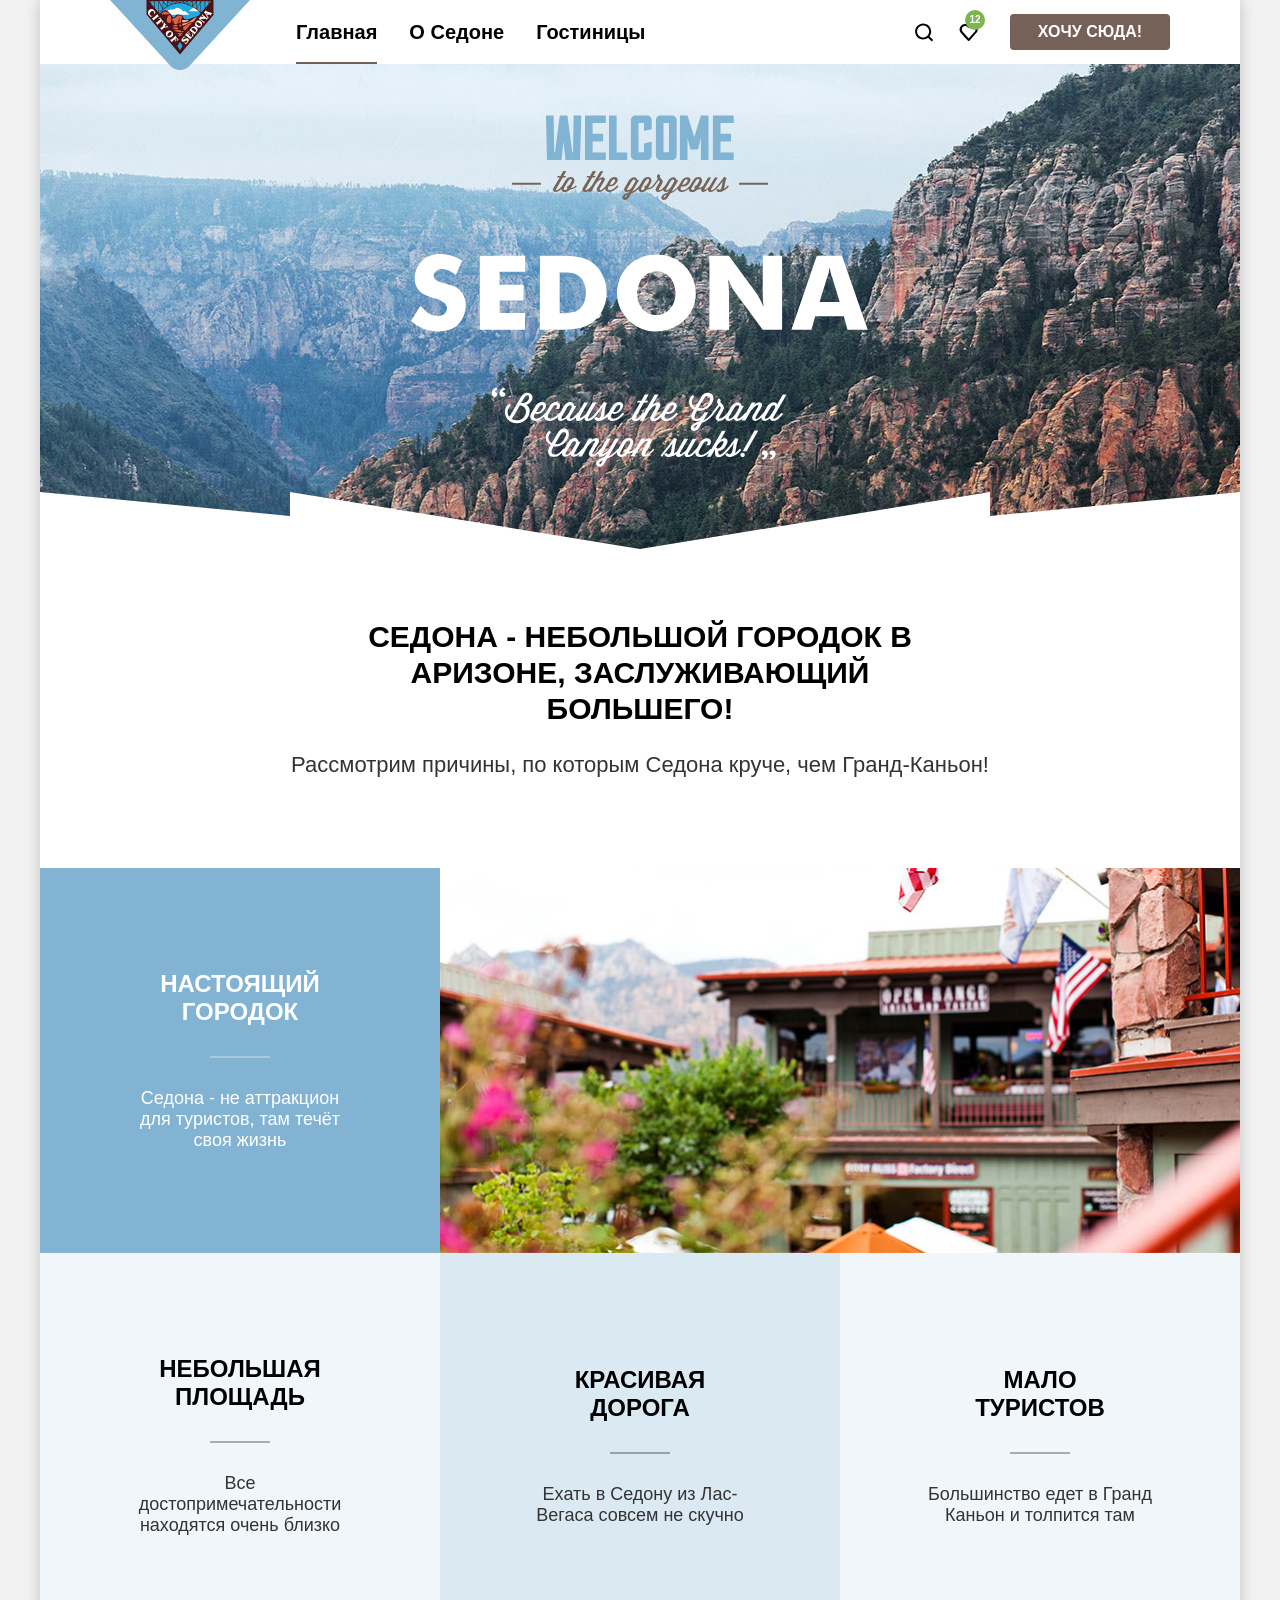
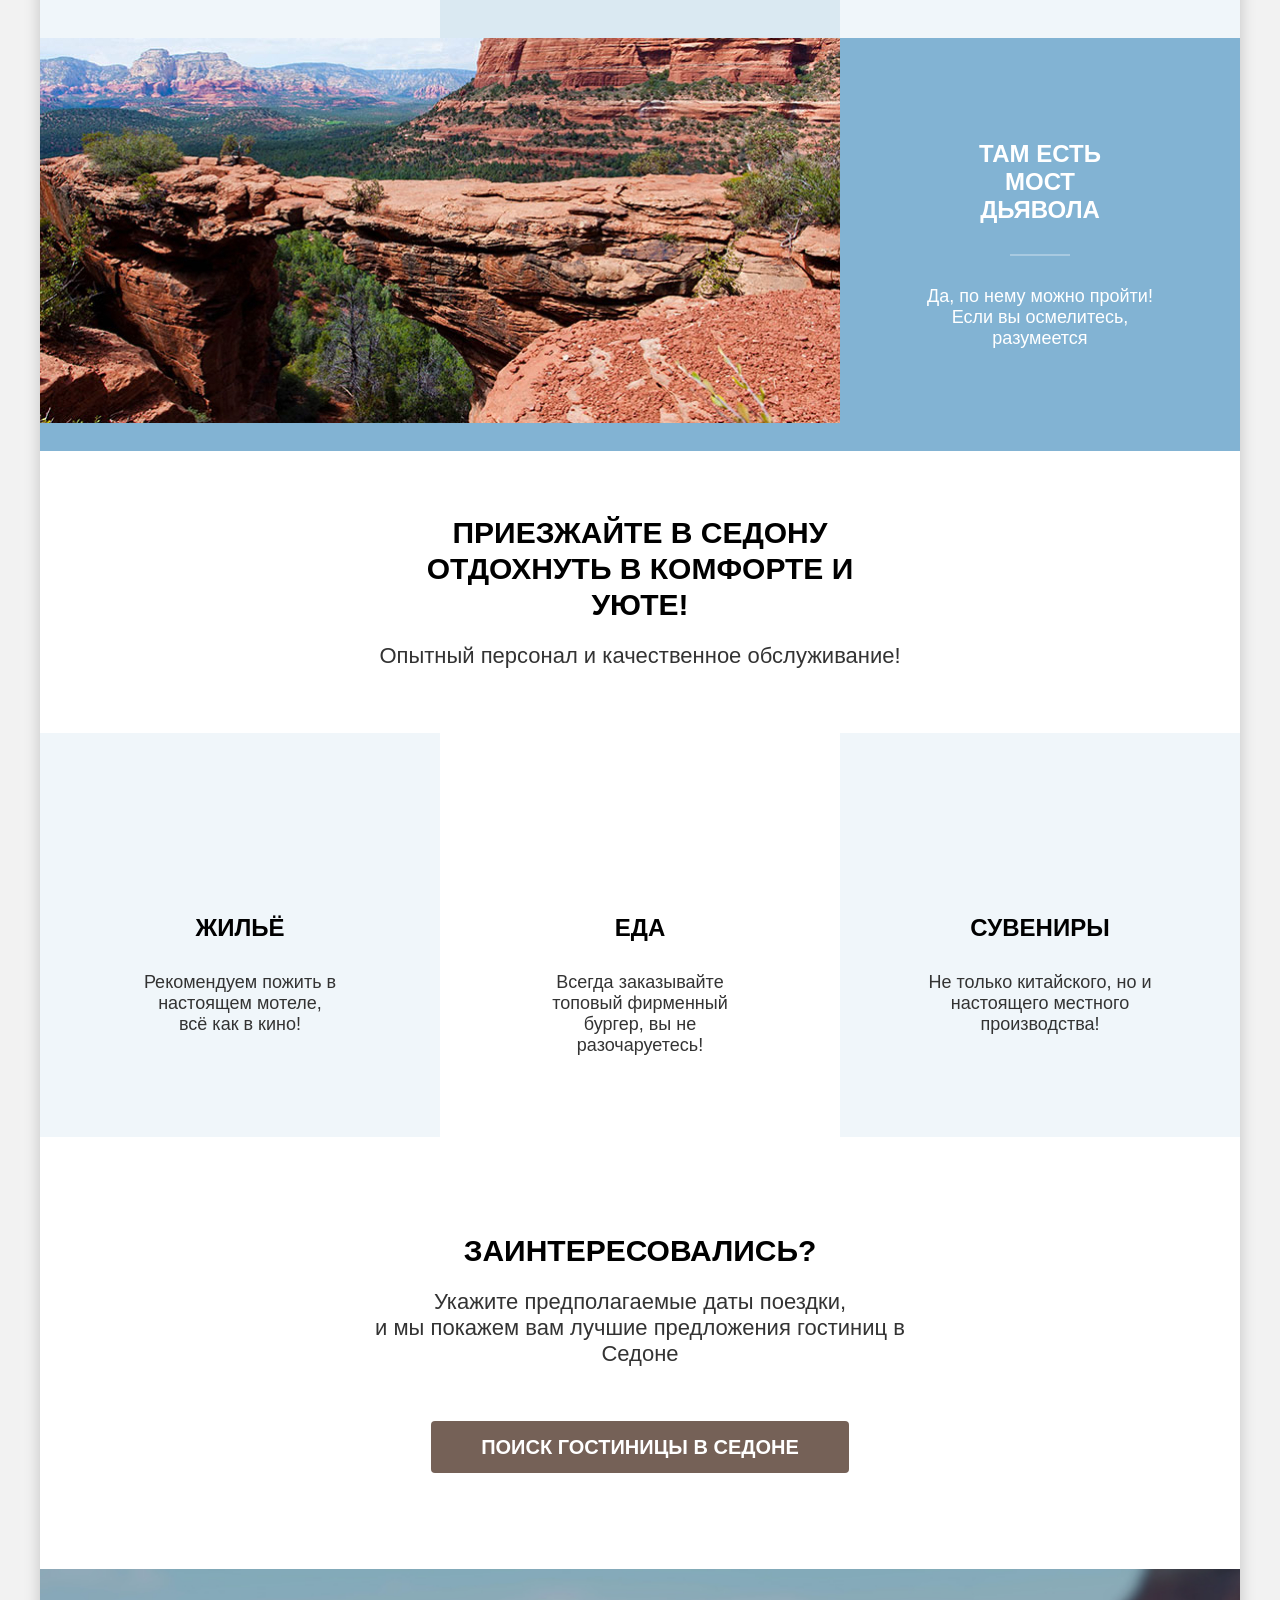
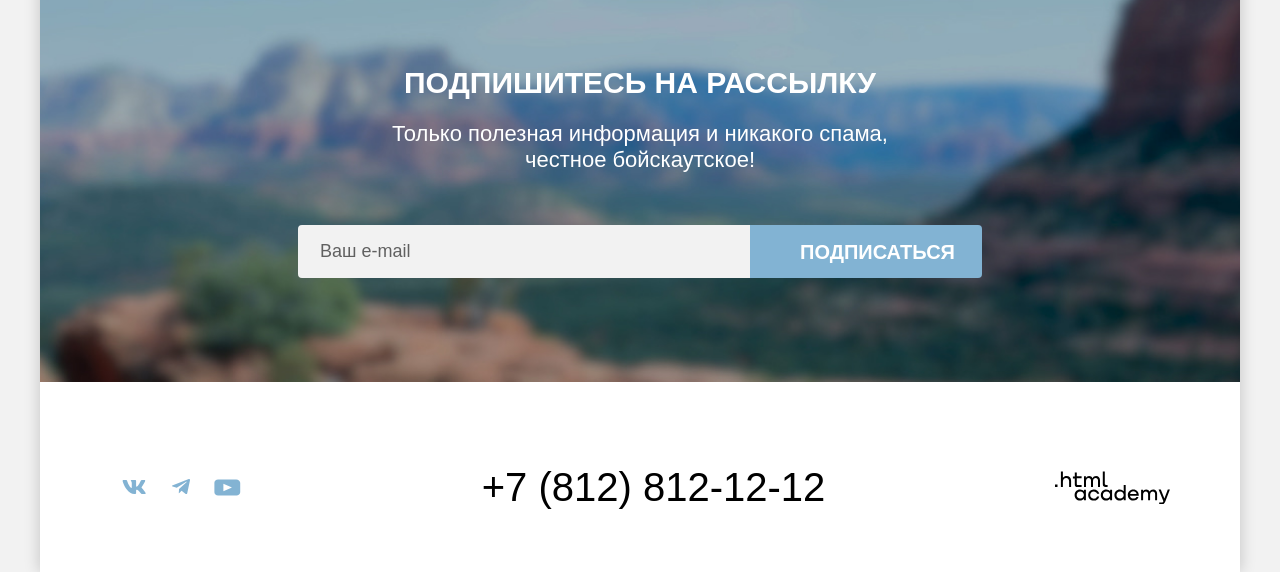
==== commit e8558e72: "Вносит исправления по комментариям наставника Комментарии наставника:     1. Формы подписки не дол" ====
--- a/index.html
+++ b/index.html
@@ -134,36 +134,18 @@
         <div class="page-footer-container">
           <ul class="footer-social-list">
             <li class="footer-social-item">
-              <a class="footer-social-link" href="https://vk.com/htmlacademy">
+              <a class="footer-social-link social-link-vk" href="https://vk.com/htmlacademy">
                 <span class="visually-hidden">ВКонтакте</span>
-                <svg class="footer-social-img" width="24" height="14" viewBox="0 0 24 14" fill="none"
-                  xmlns="http://www.w3.org/2000/svg">
-                  <path fill-rule="evenodd" clip-rule="evenodd"
-                    d="M23.45 0.948C23.616 0.402 23.45 0 22.655 0H20.03C19.362 0 19.054 0.347 18.887 0.73C18.887 0.73 17.552 3.926 15.661 6.002C15.049 6.604 14.771 6.795 14.437 6.795C14.27 6.795 14.019 6.604 14.019 6.057V0.948C14.019 0.292 13.835 0 13.279 0H9.151C8.734 0 8.483 0.304 8.483 0.593C8.483 1.214 9.429 1.358 9.526 3.106V6.904C9.526 7.737 9.373 7.888 9.039 7.888C8.149 7.888 5.984 4.677 4.699 1.003C4.45 0.288 4.198 0 3.527 0H0.9C0.15 0 0 0.347 0 0.73C0 1.412 0.89 4.8 4.145 9.281C6.315 12.341 9.37 14 12.153 14C13.822 14 14.028 13.632 14.028 12.997V10.684C14.028 9.947 14.186 9.8 14.715 9.8C15.105 9.8 15.772 9.992 17.33 11.467C19.11 13.216 19.403 14 20.405 14H23.03C23.78 14 24.156 13.632 23.94 12.904C23.702 12.18 22.852 11.129 21.725 9.882C21.113 9.172 20.195 8.407 19.916 8.024C19.527 7.533 19.638 7.314 19.916 6.877C19.916 6.877 23.116 2.451 23.449 0.948H23.45Z"
-                    fill="#83B3D3" />
-                </svg>
               </a>
             </li>
             <li class="footer-social-item">
-              <a class="footer-social-link" href="https://t.me/htmlacademy">
+              <a class="footer-social-link social-link-tg" href="https://t.me/htmlacademy">
                 <span class="visually-hidden">Телеграм</span>
-                <svg class="footer-social-img" width="18" height="16" viewBox="0 0 18 16" fill="none"
-                  xmlns="http://www.w3.org/2000/svg">
-                  <path
-                    d="M16.785 0.0992597L0.840489 6.24776C-0.247661 6.68481 -0.241365 7.29184 0.640845 7.56253L4.73445 8.83953L14.2058 2.8637C14.6537 2.59121 15.0629 2.7378 14.7265 3.03636L7.05283 9.96185H7.05103L7.05283 9.96275L6.77045 14.1823C7.18413 14.1823 7.36669 13.9925 7.59871 13.7686L9.58705 11.8351L13.7229 14.89C14.4855 15.31 15.0332 15.0941 15.2229 14.1841L17.9379 1.38885C18.2158 0.274623 17.5126 -0.229883 16.785 0.0992597Z"
-                    fill="#83B3D3" />
-                </svg>
               </a>
             </li>
             <li class="footer-social-item">
-              <a class="footer-social-link" href="https://www.youtube.com/user/htmlacademyru">
+              <a class="footer-social-link social-link-youtube" href="https://www.youtube.com/user/htmlacademyru">
                 <span class="visually-hidden">YouTube</span>
-                <svg class="footer-social-img" width="22" height="17" viewBox="0 0 22 17" fill="none"
-                  xmlns="http://www.w3.org/2000/svg">
-                  <path
-                    d="M18.607 0H3.17413C1.31343 0 0 1.59375 0 3.4V13.4937C0 15.4062 1.31343 17 3.17413 17H18.8259C20.4677 17 22 15.4062 22 13.6V3.4C21.7811 1.59375 20.4677 0 18.607 0ZM7.66169 12.5375V4.4625L14.995 8.5L7.66169 12.5375Z"
-                    fill="#83B3D3" />
-                </svg>
               </a>
             </li>
           </ul>
@@ -178,7 +160,8 @@
       </footer>
     </div>
 
-    <!-- Чтобы модальное окно показалось удаляем класс modal-container-close -->
+    <!-- Чтобы модальное окно показалось удаляем класс modal-container-close или нажимаем на кнопку Поиск гостиницы в Седоне-->
+     <!-- Чтобы закрыть модальное окно добавляем класс modal-container-close или нажимаем крестик в модальном окне - это кнопка с классом modal-close-button -->
     <div class="modal-container modal-container-close">
       <div class="modal modal-search">
         <button class="modal-close-button" type="button">
@@ -211,7 +194,8 @@
                     <path d="M3 9v2h14V9H3Z" />
                   </svg>
                 </button>
-                <input class="form-field number-field" type="number" id="adults" name="adults" value="2">
+                <input class="form-field number-field" type="number" id="adults" name="adults" value="2" min="1"
+                  required>
                 <button class="number-control-button" type="button">
                   <span class="visually-hidden">Увеличить.</span>
                   <svg width="20" height="20" fill="currentColor" xmlns="http://www.w3.org/2000/svg">
@@ -241,7 +225,7 @@
                     <path d="M3 9v2h14V9H3Z" />
                   </svg>
                 </button>
-                <input class="form-field number-field" type="number" id="children" name="children" value="2">
+                <input class="form-field number-field" type="number" id="children" name="children" value="2" min="0">
                 <button class="number-control-button" type="button">
                   <span class="visually-hidden">Увеличить.</span>
                   <svg width="20" height="20" fill="currentColor" xmlns="http://www.w3.org/2000/svg">
@@ -255,6 +239,21 @@
         </section>
       </div>
     </div>
+    <script>
+      "use strict";
+
+      const interestedBtn = document.querySelector(".search-button");
+      const modal = document.querySelector(".modal-container");
+      const modalCloseBtn = document.querySelector(".modal-close-button");
+
+      interestedBtn.addEventListener(("click"), () => {
+        modal.style.display = "flex";
+      });
+
+      modalCloseBtn.addEventListener(("click"), () => {
+        modal.style.display = "none";
+      });
+    </script>
   </body>
 
 </html>
--- a/styles/styles.css
+++ b/styles/styles.css
@@ -73,6 +73,19 @@
   margin-bottom: -6px;
 }
 
+.navigation-logo:hover {
+  opacity: 0.6;
+}
+
+.navigation-logo:focus-visible {
+  opacity: 0.6;
+  outline: var(--browser-outline);
+}
+
+.navigation-logo:active {
+  opacity: 0.3;
+}
+
 .page-header-logo {
   display: block;
 }
@@ -106,6 +119,21 @@
   color: #000000;
   text-decoration: none;
 }
+
+.navigation-link[href]:hover {
+  color: #515c79;
+}
+
+.navigation-link[href]:focus-visible {
+  color: #3e589e;
+  outline: 3px solid #4f5f8d;
+}
+
+.navigation-link[href]:active {
+  opacity: 0.3;
+}
+
+
 
 .navigation-link-current {
   position: relative;
@@ -653,10 +681,36 @@
   align-items: center;
   width: 47px;
   height: 40px;
-  color: #83B3D3;
+  color: #83b3d3;
   background-repeat: no-repeat;
   background-position: center;
   box-sizing: border-box;
+  text-decoration: none;
+}
+
+.footer-social-link::before {
+  content: "";
+  display: block;
+  width: 47px;
+  height: 40px;
+  background-color: currentColor;
+  mask-repeat: no-repeat;
+  mask-position: center;
+}
+
+.social-link-vk::before {
+  mask-image: url("../images/vk.svg");
+  mask-size: 24px 14px;
+}
+
+.social-link-tg::before {
+  mask-image: url("../images/telegram.svg");
+  mask-size: 18px 16px;
+}
+
+.social-link-youtube::before {
+  mask-image: url("../images/youtube.svg");
+  mask-size: 27px 17px;
 }
 
 /* состояния ссылок на соцсети */
@@ -1961,8 +2015,9 @@
   pointer-events: none;
 }
 
+
 .number-field {
-  padding: 14px 10px 14px 10px;
+  padding: 14px 5px 14px 5px;
   font-family: inherit;
   font-weight: 700;
   font-size: 18px;
@@ -1971,6 +2026,7 @@
   border: none;
   background-color: transparent;
   appearance: textfield;
+  text-align: center;
 }
 
 .number-field::-webkit-outer-spin-button,
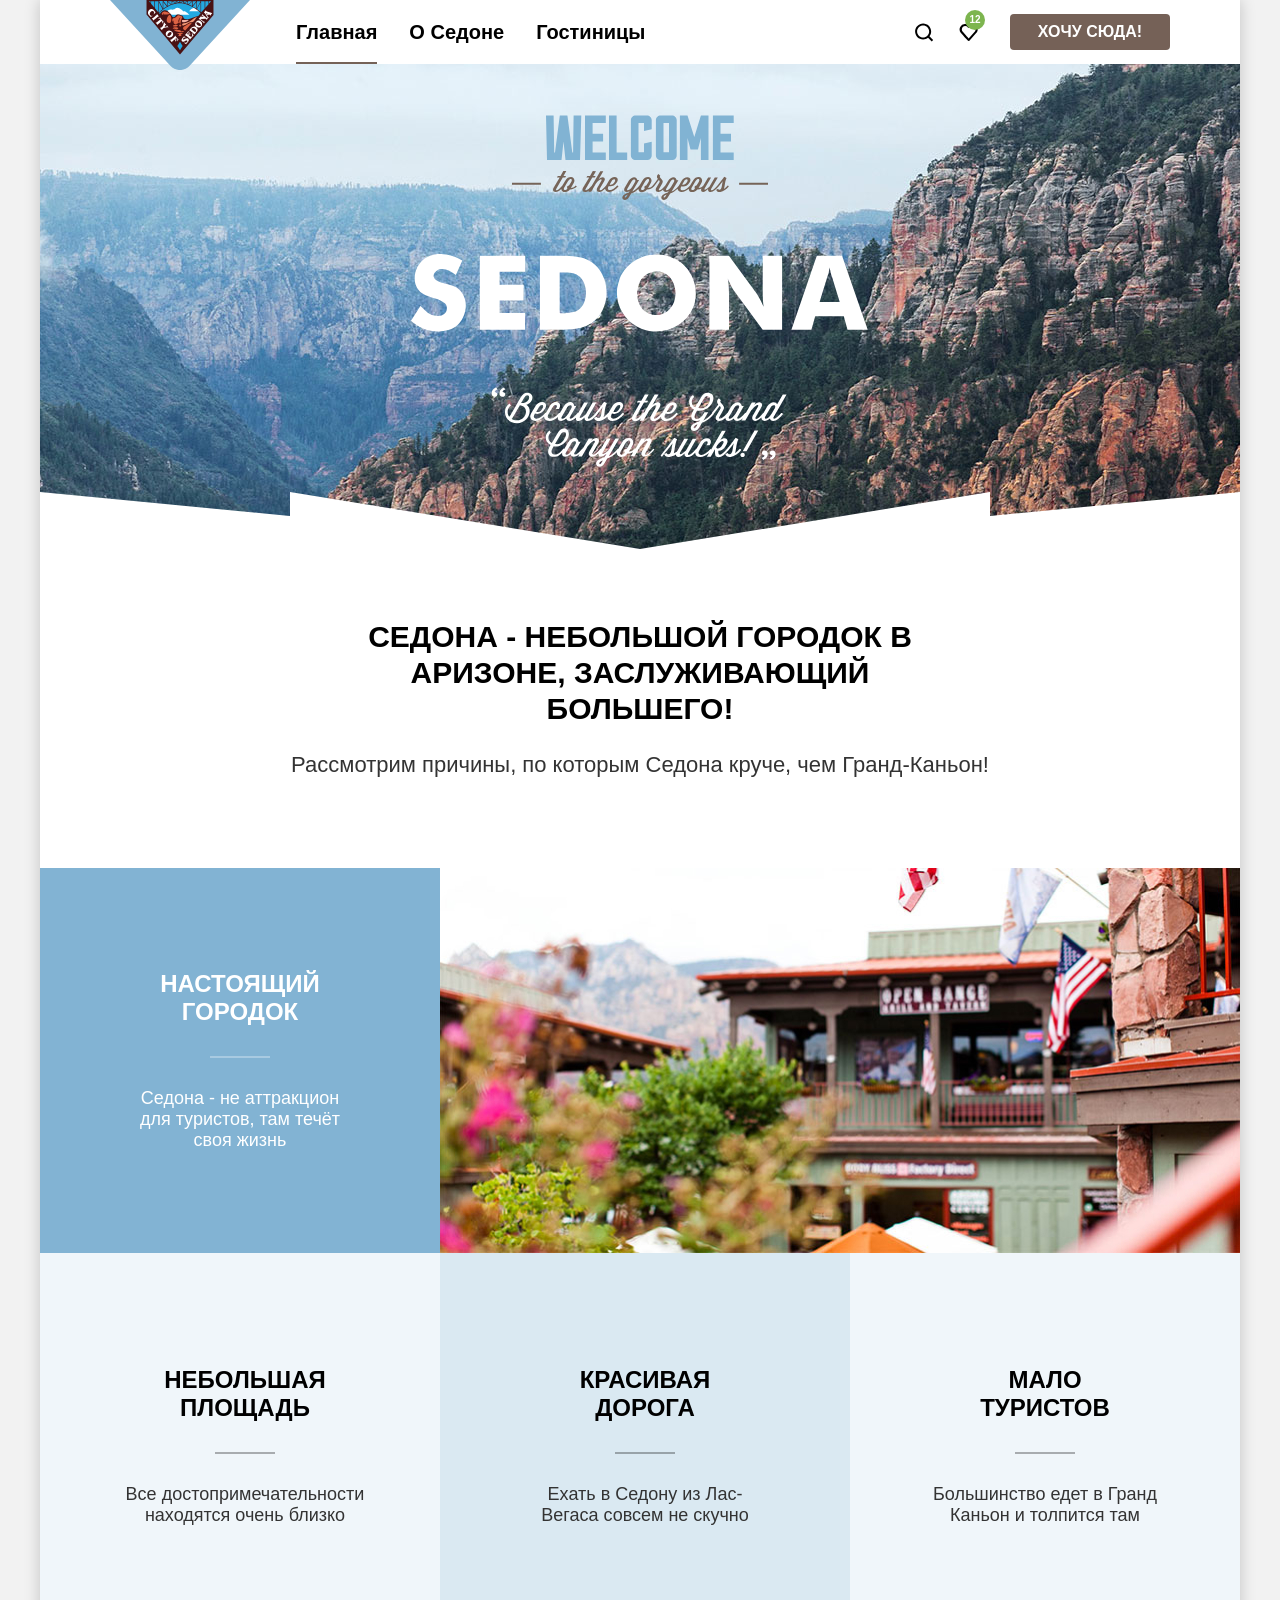
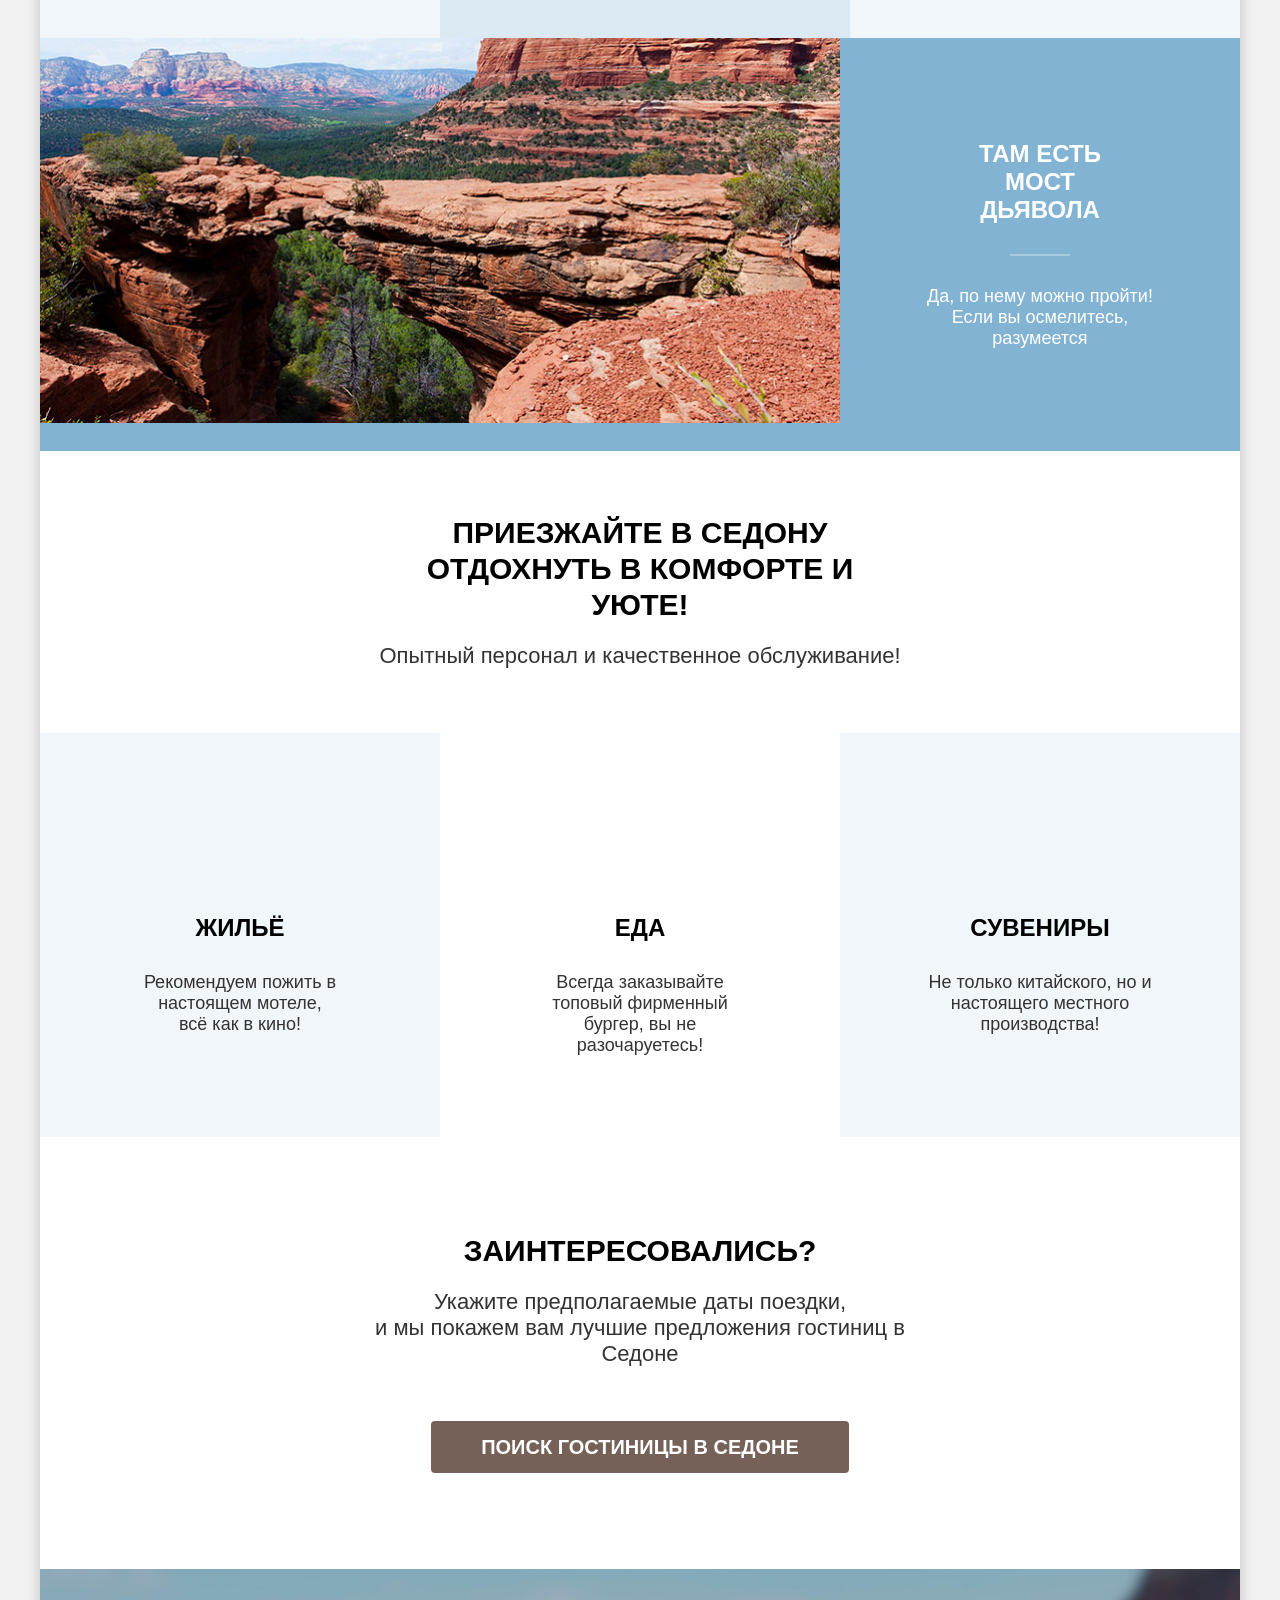
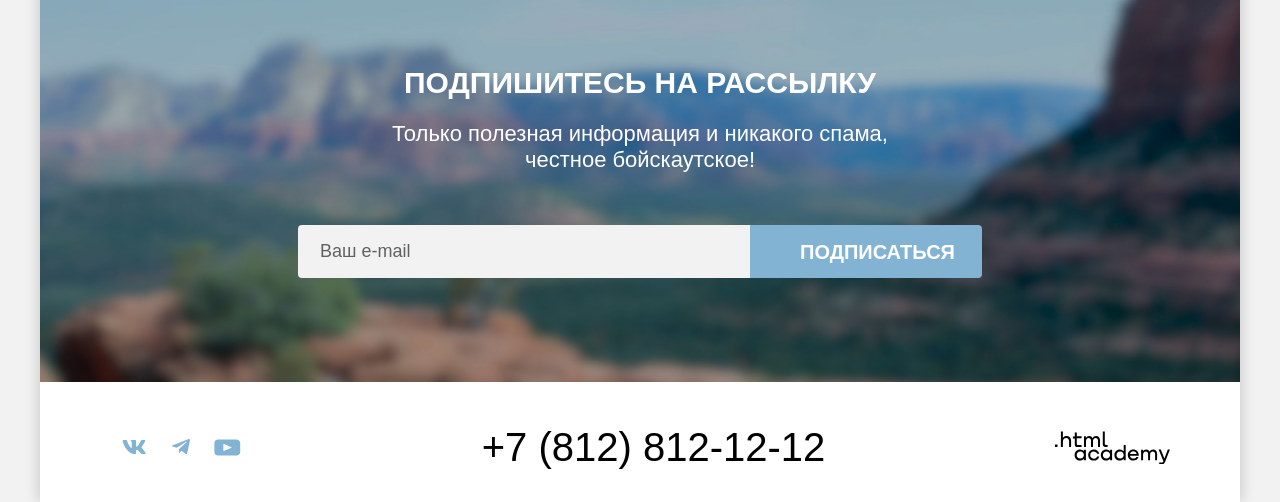
==== commit 2a735d99: "Внесены правки по комментариям наставника на защите 1. TEST-06. Pixel Perfect: нашел ошибку, исправи" ====
--- a/index.html
+++ b/index.html
@@ -176,13 +176,13 @@
             <p class="field-group">
               <label class="form-label" for="check-in-date">Дата заезда:</label>
               <input class="form-field calendar-field" type="text" id="check-in-date" name="check-in-date"
-                value="27 апреля 2020" placeholder="Укажите дату">
+                value="27 апреля 2020" placeholder="Укажите дату" required>
               <span class="form-message form-message-error">Мы не можем отправить вас в прошлое.</span>
             </p>
             <p class="field-group">
               <label class="form-label" for="check-out-date">Дата выезда:</label>
               <input class="form-field calendar-field" type="text" id="check-out-date" name="check-out-date"
-                value="1 сентября 2023" placeholder="Укажите дату">
+                value="1 сентября 2023" placeholder="Укажите дату" required>
               <span class="form-message">На эти даты есть свободные номера. Пока есть.</span>
             </p>
             <p class="field-group field-group-half">
--- a/styles/styles.css
+++ b/styles/styles.css
@@ -164,6 +164,10 @@
 
 .navigation-user-link:hover {
   background-color: rgba(117, 97, 87, 0.1);
+}
+
+.navigation-user-link:active {
+  background-color: rgba(138, 50, 6, 0.3);
 }
 
 .navigation-user-link-search {
@@ -334,7 +338,7 @@
 }
 
 .advantages-item-container {
-  width: 230px;
+  width: 240px;
   min-height: 203px;
   display: flex;
   flex-direction: column;
@@ -658,9 +662,7 @@
 .page-footer-container {
   display: flex;
   align-items: center;
-  padding-top: 40px;
   padding-right: 70px;
-  padding-bottom: 30px;
   padding-left: 70px;
 }
 
@@ -795,14 +797,18 @@
 
 .main-inner-header {
   padding-top: 35px;
-  padding-bottom: 70px;
-  padding-left: 70px;
-  padding-right: 70px;
+  padding-bottom: 55px;
   background-color: #87a4c4;
   background-image: url("../images/background-filters.jpg");
   background-size: cover;
   background-repeat: no-repeat;
 }
+
+.main-inner-header-container {
+  padding-left: 70px;
+  padding-right: 70px;
+}
+
 
 .inner-header-title {
   margin-top: 0;
@@ -1055,6 +1061,17 @@
   border: none;
   cursor: pointer;
 }
+
+.range-toggle:hover {
+  cursor: col-resize;
+  box-shadow: 0 4px 10px 0 rgba(0, 0, 0, 0.25);
+}
+
+.range-toggle:active {
+  border: 2px solid rgba(131, 179, 211, 1);
+  box-shadow: 0 4px 10px 0 rgba(0, 0, 0, 0.25);
+}
+
 
 .range-toggle:focus-visible {
   outline: 3px solid #83b3d3;
@@ -1420,7 +1437,6 @@
 
 
 .product-card-title {
-  display: inline-block;
   margin: 0;
   font-size: 24px;
   line-height: 28px;
@@ -1430,7 +1446,6 @@
 
 .product-card-image {
   display: block;
-  margin-bottom: 16px;
 }
 
 .product-card-type {
